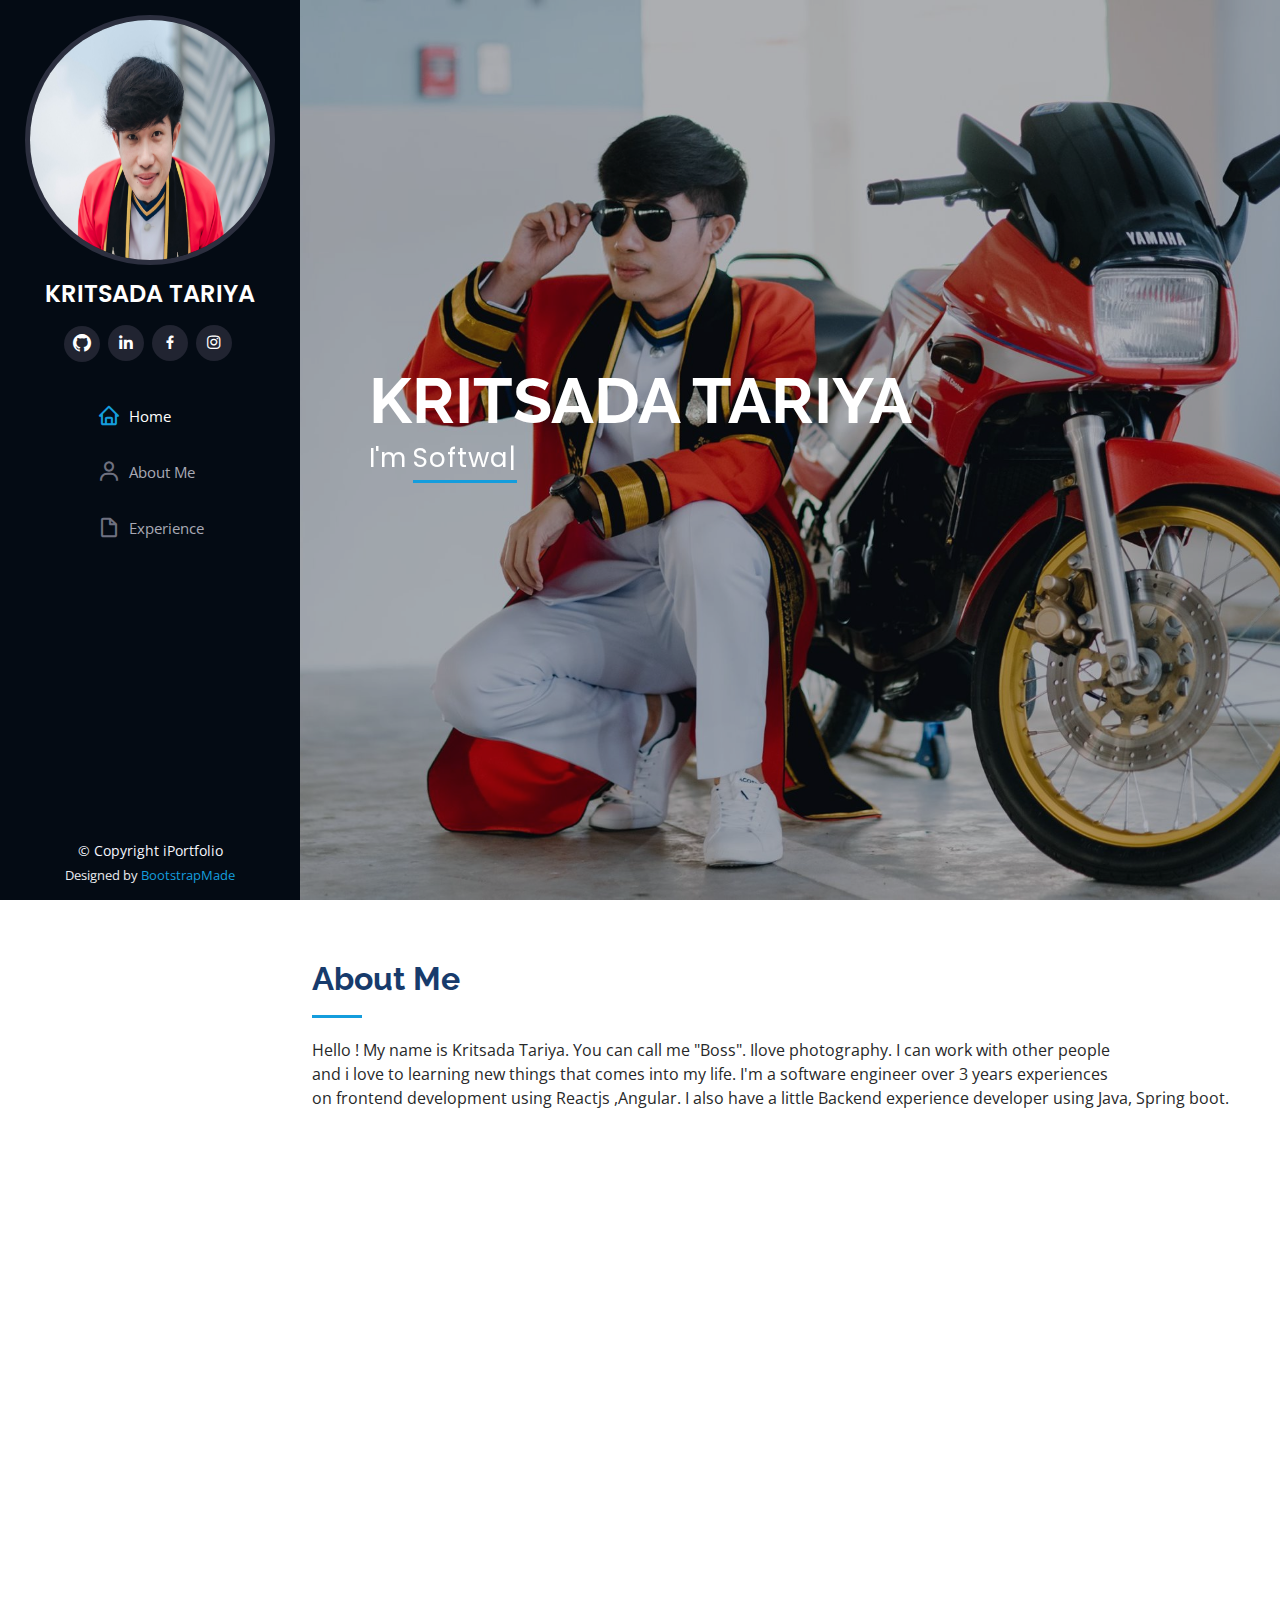
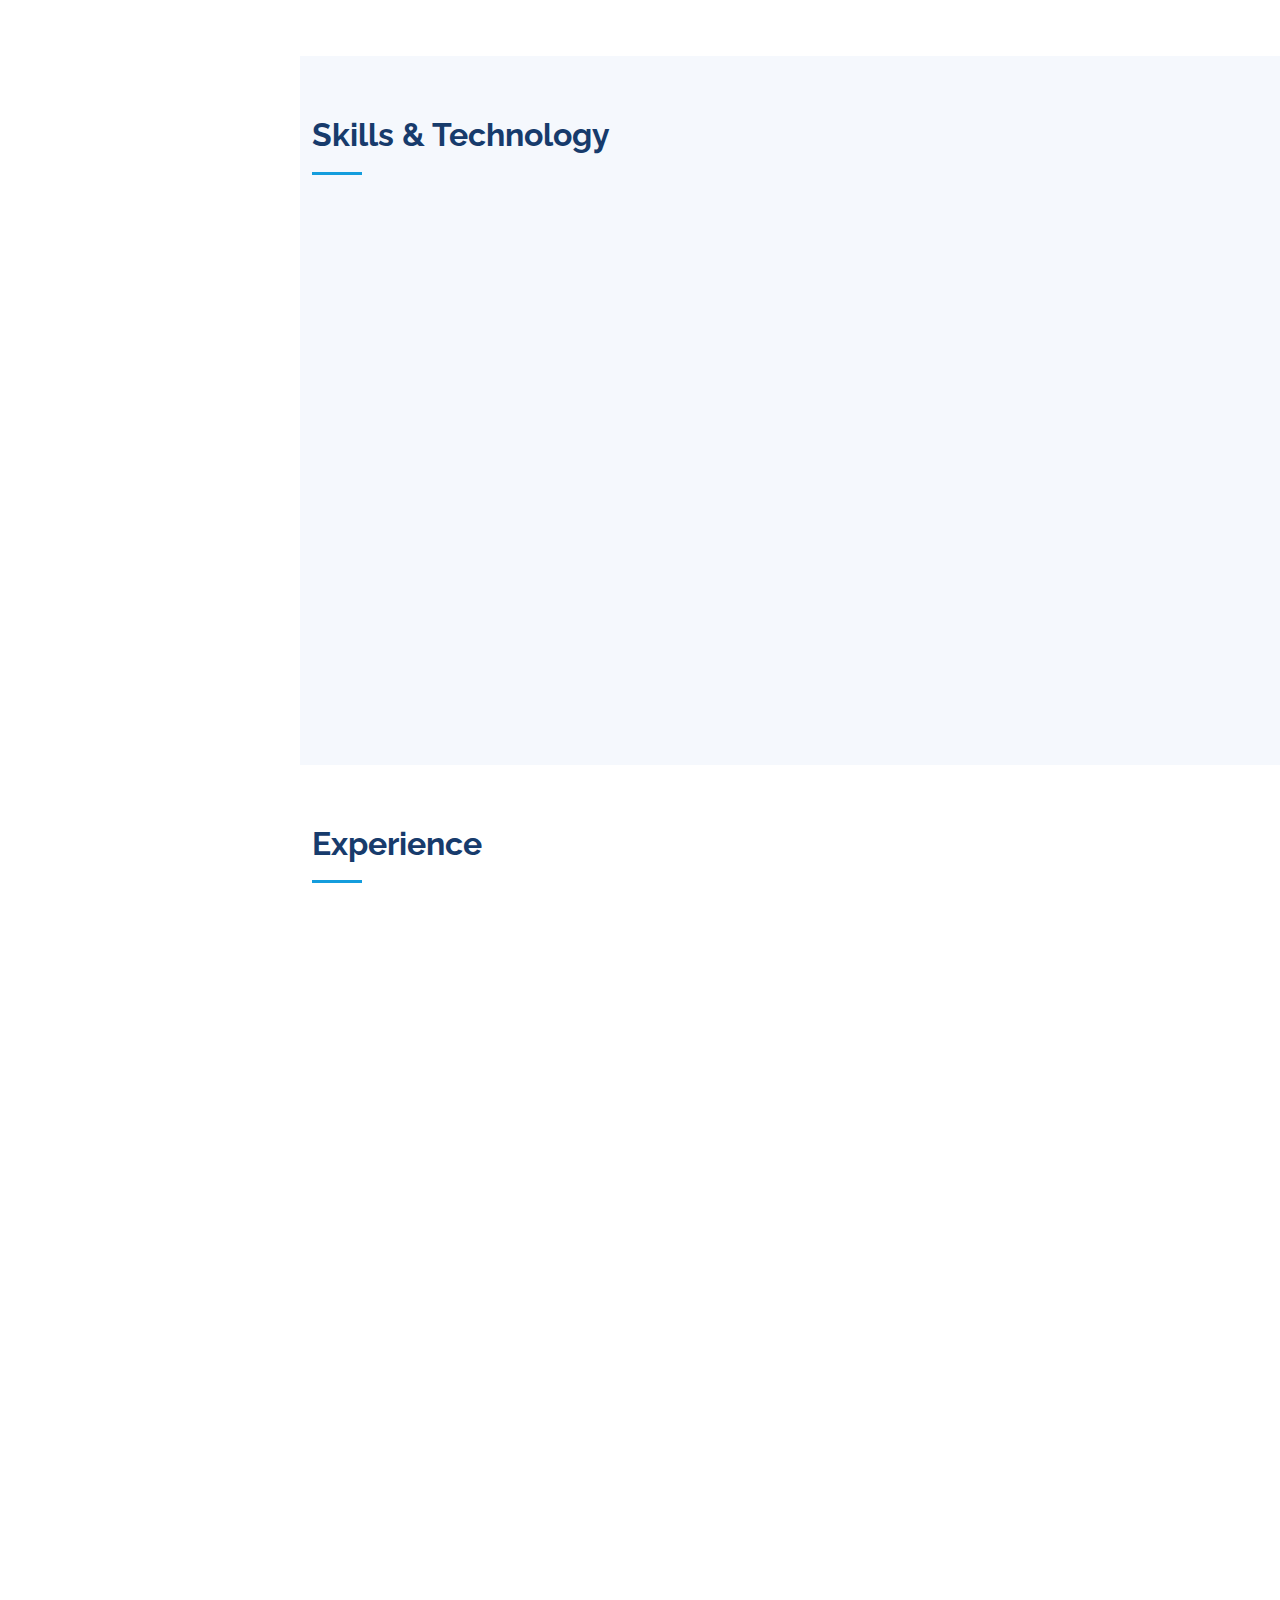
==== index.html @ 639f762e ":memo: update experience at g-able" ====
<!DOCTYPE html>
<html lang="en">
  <head>
    <meta charset="utf-8" />
    <meta content="width=device-width, initial-scale=1.0" name="viewport" />

    <title>Portfolio</title>
    <meta content="" name="description" />
    <meta content="" name="keywords" />

    <!-- Google Fonts -->
    <link
      href="https://fonts.googleapis.com/css?family=Open+Sans:300,300i,400,400i,600,600i,700,700i|Raleway:300,300i,400,400i,500,500i,600,600i,700,700i|Poppins:300,300i,400,400i,500,500i,600,600i,700,700i"
      rel="stylesheet"
    />

    <!-- Vendor CSS Files -->
    <link href="assets/vendor/aos/aos.css" rel="stylesheet" />
    <link
      href="assets/vendor/bootstrap/css/bootstrap.min.css"
      rel="stylesheet"
    />
    <link
      href="assets/vendor/bootstrap-icons/bootstrap-icons.css"
      rel="stylesheet"
    />
    <link href="assets/vendor/boxicons/css/boxicons.min.css" rel="stylesheet" />
    <link
      href="assets/vendor/glightbox/css/glightbox.min.css"
      rel="stylesheet"
    />
    <link href="assets/vendor/swiper/swiper-bundle.min.css" rel="stylesheet" />

    <!-- Template Main CSS File -->
    <link href="assets/css/style.css" rel="stylesheet" />

    <!-- =======================================================
  * Template Name: iPortfolio - v3.7.0
  * Template URL: https://bootstrapmade.com/iportfolio-bootstrap-portfolio-websites-template/
  * Author: BootstrapMade.com
  * License: https://bootstrapmade.com/license/
  ======================================================== -->
  </head>

  <body>
    <!-- ======= Mobile nav toggle button ======= -->
    <i class="bi bi-list mobile-nav-toggle d-xl-none"></i>

    <!-- ======= Header ======= -->
    <header id="header">
      <div class="d-flex flex-column">
        <div class="profile">
          <img
            src="assets/img/profile-image.jpg"
            alt="profile-img"
            class="img-fluid rounded-circle"
          />
          <h1 class="text-light"><a href="index.html">KRITSADA TARIYA</a></h1>
          <div class="social-links mt-3 text-center">
            <a
              href="https://github.com/l3ossdevz"
              target="_bank"
              class="google-plus"
              ><i class="bi bi-github"></i
            ></a>
            <a
              href="https://www.linkedin.com/in/kritsada-tariya/"
              target="_bank"
              class="linkedin"
              ><i class="bx bxl-linkedin"></i
            ></a>
            <a
              href="https://www.facebook.com/kritsadaboss.69/"
              target="_bank"
              class="facebook"
              ><i class="bx bxl-facebook"></i
            ></a>
            <a
              href="https://www.instagram.com/l3ossmiiz/?hl=en"
              target="_bank"
              class="instagram"
              ><i class="bx bxl-instagram"></i
            ></a>
          </div>
        </div>

        <nav id="navbar" class="nav-menu navbar justify-content-center">
          <ul>
            <li>
              <a href="#hero" class="nav-link scrollto active"
                ><i class="bx bx-home"></i> <span>Home</span></a
              >
            </li>
            <li>
              <a href="#about" class="nav-link scrollto"
                ><i class="bx bx-user"></i> <span>About Me</span></a
              >
            </li>
            <li>
              <a href="#resume" class="nav-link scrollto"
                ><i class="bx bx-file-blank"></i> <span>Experience</span></a
              >
            </li>
            <!-- <li>
              <a href="#portfolio" class="nav-link scrollto"
                ><i class="bx bx-book-content"></i> <span>Portfolio</span></a
              >
            </li> -->
          </ul>
        </nav>
        <!-- .nav-menu -->
      </div>
    </header>
    <!-- End Header -->

    <!-- ======= Hero Section ======= -->
    <section
      id="hero"
      class="d-flex flex-column justify-content-center align-items-center"
    >
      <div class="hero-container" data-aos="fade-in">
        <h1>KRITSADA TARIYA</h1>
        <p>
          I'm
          <span
            class="typed"
            data-typed-items="Software Engineer, Developer, Photographer"
          ></span>
        </p>
      </div>
    </section>
    <!-- End Hero -->

    <main id="main">
      <!-- ======= About Section ======= -->
      <section id="about" class="about">
        <div class="container">
          <div class="section-title">
            <h2>About Me</h2>
            <p>
              Hello ! My name is Kritsada Tariya. You can call me "Boss". Ilove
              photography. I can work with other people <br />
              and i love to learning new things that comes into my life. I'm a
              software engineer over 3 years experiences <br />
              on frontend development using Reactjs ,Angular. I also have a
              little Backend experience developer using Java, Spring boot.
            </p>
          </div>

          <div class="row">
            <div class="col-lg-4" data-aos="fade-right">
              <img src="assets/img/profile-img.jpg" class="img-fluid" alt="" />
            </div>
            <div class="col-lg-8 pt-4 pt-lg-0 content" data-aos="fade-left">
              <div class="row">
                <div class="col-lg-6">
                  <br /><br /><br /><br /><br /><br />
                  <ul>
                    <li>
                      <i class="bi bi-chevron-right"></i>
                      <strong>Birthday:</strong> <span>7 December 1995</span>
                    </li>
                    <li>
                      <i class="bi bi-chevron-right"></i>
                      <strong>Personality:</strong>
                      <span>Fast learner, Responsible, Friendly</span>
                    </li>
                    <li>
                      <i class="bi bi-chevron-right"></i>
                      <strong>Phone:</strong> <span>+66 80-949-8526</span>
                    </li>
                    <li>
                      <i class="bi bi-chevron-right"></i>
                      <strong>City:</strong> <span>Bangkok, Thailand</span>
                    </li>
                    <li>
                      <i class="bi bi-chevron-right"></i>
                      <strong>Height / weight :</strong>
                      <span> 170cm / 55kgs.</span>
                    </li>
                    <li>
                      <i class="bi bi-chevron-right"></i>
                      <strong>Language:</strong>
                      <span> Thai(Native), English(Intermediate)</span>
                    </li>
                  </ul>
                </div>
                <div class="col-lg-6">
                  <br /><br /><br /><br /><br /><br />
                  <ul>
                    <li>
                      <i class="bi bi-chevron-right"></i> <strong>Age:</strong>
                      <span>27 year old</span>
                    </li>
                    <li>
                      <i class="bi bi-chevron-right"></i>
                      <strong>Degree:</strong>
                      <span>Bachelor of Science - BS</span>
                    </li>
                    <li>
                      <i class="bi bi-chevron-right"></i>
                      <strong>Email:</strong>
                      <span>mr.kritsada.t@gmail.com</span>
                    </li>
                    <li>
                      <i class="bi bi-chevron-right"></i>
                      <strong>Religion:</strong> <span>Buddhist</span>
                    </li>
                    <li>
                      <i class="bi bi-chevron-right"></i>
                      <strong>Nationality:</strong> <span>Thai</span>
                    </li>
                    <li>
                      <i class="bi bi-chevron-right"></i>
                      <strong>Health:</strong> <span>Excellence</span>
                    </li>
                  </ul>
                </div>
              </div>
            </div>
          </div>
        </div>
      </section>
      <!-- End About Section -->

      <!-- ======= Skills Section ======= -->
      <section id="skills" class="skills section-bg">
        <div class="container">
          <div class="section-title">
            <h2>Skills & Technology</h2>
          </div>

          <div class="row skills-content">
            <!-- left -->
            <div class="col-lg-6" data-aos="fade-up">
              <div class="progress">
                <span class="skill">React.js <i class="val">0%</i></span>
                <div class="progress-bar-wrap">
                  <div
                    class="progress-bar"
                    role="progressbar"
                    aria-valuenow="100"
                    aria-valuemin="0"
                    aria-valuemax="100"
                  ></div>
                </div>
              </div>

              <div class="progress">
                <span class="skill">Typescript <i class="val">0%</i></span>
                <div class="progress-bar-wrap">
                  <div
                    class="progress-bar"
                    role="progressbar"
                    aria-valuenow="100"
                    aria-valuemin="0"
                    aria-valuemax="100"
                  ></div>
                </div>
              </div>

              <div class="progress">
                <span class="skill">Html5 <i class="val">0%</i></span>
                <div class="progress-bar-wrap">
                  <div
                    class="progress-bar"
                    role="progressbar"
                    aria-valuenow="100"
                    aria-valuemin="0"
                    aria-valuemax="100"
                  ></div>
                </div>
              </div>

              <div class="progress">
                <span class="skill">Java <i class="val">0%</i></span>
                <div class="progress-bar-wrap">
                  <div
                    class="progress-bar"
                    role="progressbar"
                    aria-valuenow="100"
                    aria-valuemin="0"
                    aria-valuemax="100"
                  ></div>
                </div>
              </div>

              <div class="progress">
                <span class="skill">MySQL <i class="val">0%</i></span>
                <div class="progress-bar-wrap">
                  <div
                    class="progress-bar"
                    role="progressbar"
                    aria-valuenow="100"
                    aria-valuemin="0"
                    aria-valuemax="100"
                  ></div>
                </div>
              </div>

              <div class="progress">
                <span class="skill">Jira <i class="val">0%</i></span>
                <div class="progress-bar-wrap">
                  <div
                    class="progress-bar"
                    role="progressbar"
                    aria-valuenow="100"
                    aria-valuemin="0"
                    aria-valuemax="100"
                  ></div>
                </div>
              </div>

              <div class="progress">
                <span class="skill">Git<i class="val">0%</i></span>
                <div class="progress-bar-wrap">
                  <div
                    class="progress-bar"
                    role="progressbar"
                    aria-valuenow="100"
                    aria-valuemin="0"
                    aria-valuemax="100"
                  ></div>
                </div>
              </div>

              <div class="progress">
                <span class="skill">Source-tree <i class="val">0%</i></span>
                <div class="progress-bar-wrap">
                  <div
                    class="progress-bar"
                    role="progressbar"
                    aria-valuenow="100"
                    aria-valuemin="0"
                    aria-valuemax="100"
                  ></div>
                </div>
              </div>
            </div>

            <!-- right -->
            <div class="col-lg-6" data-aos="fade-up" data-aos-delay="100">
              <div class="progress">
                <span class="skill">Angular <i class="val">0%</i></span>
                <div class="progress-bar-wrap">
                  <div
                    class="progress-bar"
                    role="progressbar"
                    aria-valuenow="100"
                    aria-valuemin="0"
                    aria-valuemax="100"
                  ></div>
                </div>
              </div>

              <div class="progress">
                <span class="skill">Javascript <i class="val">0%</i></span>
                <div class="progress-bar-wrap">
                  <div
                    class="progress-bar"
                    role="progressbar"
                    aria-valuenow="100"
                    aria-valuemin="0"
                    aria-valuemax="100"
                  ></div>
                </div>
              </div>

              <div class="progress">
                <span class="skill">Css / Sass <i class="val">0%</i></span>
                <div class="progress-bar-wrap">
                  <div
                    class="progress-bar"
                    role="progressbar"
                    aria-valuenow="100"
                    aria-valuemin="0"
                    aria-valuemax="100"
                  ></div>
                </div>
              </div>

              <div class="progress">
                <span class="skill">Spring Boot <i class="val">0%</i></span>
                <div class="progress-bar-wrap">
                  <div
                    class="progress-bar"
                    role="progressbar"
                    aria-valuenow="100"
                    aria-valuemin="0"
                    aria-valuemax="100"
                  ></div>
                </div>
              </div>

              <div class="progress">
                <span class="skill">IBM Db2 <i class="val">0%</i></span>
                <div class="progress-bar-wrap">
                  <div
                    class="progress-bar"
                    role="progressbar"
                    aria-valuenow="100"
                    aria-valuemin="0"
                    aria-valuemax="100"
                  ></div>
                </div>
              </div>

              <div class="progress">
                <span class="skill"
                  >Figma (Software) <i class="val">0%</i></span
                >
                <div class="progress-bar-wrap">
                  <div
                    class="progress-bar"
                    role="progressbar"
                    aria-valuenow="100"
                    aria-valuemin="0"
                    aria-valuemax="100"
                  ></div>
                </div>
              </div>

              <div class="progress">
                <span class="skill">Git-Kraken <i class="val">0%</i></span>
                <div class="progress-bar-wrap">
                  <div
                    class="progress-bar"
                    role="progressbar"
                    aria-valuenow="100"
                    aria-valuemin="0"
                    aria-valuemax="100"
                  ></div>
                </div>
              </div>
            </div>
          </div>
        </div>
      </section>
      <!-- End Skills Section -->

      <!-- ======= Resume Section ======= -->
      <section id="resume" class="resume">
        <div class="container">
          <div class="section-title">
            <h2>Experience</h2>
          </div>

          <div class="row">
            <div class="col-lg-6" data-aos="fade-up">
              <h3 class="resume-title">Education</h3>
              <div class="resume-item">
                <h4>Mae Fah Luang Uuniversuty</h4>
                <h5>Bachelor of Science - BS , Software Engineering</h5>
                <br />
                <h5>2014 - 2018</h5>
              </div>

              <h3 class="resume-title">Professional Experience</h3>
              <div class="resume-item">
                <h4>Digio (Thailand) Co., Ltd. [Internship]</h4>
                <h5>aug 2018 - nov 2018</h5>
                <br />
                <h5>Fontend Developer</h5>
                <ul>
                  <li>Research and Learn Reactjs</li>
                  <li>Develop Digio Unified Payment By Using Reactjs</li>
                </ul>
              </div>

              <div class="resume-item">
                <h4>Orcsoft Co., Ltd.</h4>
                <h5>jan 2019 - aug 2021</h5>
                <br />
                <h5>Software Engineer</h5>
                <p>
                  <em>
                    Work closely with the customer to transform the business
                    model and UI template into an actual working web application
                    under supervision from Advanced Info Service Public Company
                    Limited (AIS)</em
                  >
                </p>
                <ul>
                  <li>AIS ECOD (EDS E1 Order Centralize Database)</li>
                </ul>
                <p>
                  <em>
                    Develops several web-based applications for many Thai
                    government departments under supervision from Krung Thai
                    Bank Public Company Limited (KTBCS team).</em
                  >
                </p>
                <ul>
                  <li>Chim Chop Chai (ชิมช้อปใช้)</li>
                  <li>Ban Dee Me Dawn (บ้านดีมีดาวน์)</li>
                  <li>
                    Rao Mai Ting Kan (เราไม่ทิ้งกัน (for Ministry of Finance))
                  </li>
                  <li>
                    ThaiChana Business Registration Site (for Department of
                    Health)
                  </li>
                  <li>เราเที่ยวด้วยกัน (ลงทะเบียน(อสม))</li>
                  <li>Internet free registration site (ลงทะเบียน(สดช))</li>
                  <li>Prompt-pay</li>
                  <li>CMSS Portal</li>
                  <li>PP Adjust Flow</li>
                  <li>TG Fight Perdiem (Convert batch java to Spring boot)</li>
                </ul>
              </div>
            </div>

            <div class="col-lg-6" data-aos="fade-up" data-aos-delay="100">
              <div class="resume-item">
                <h4>G-ABLE Group</h4>
                <h5>aug 2021 - Present</h5>
                <br />
                <h5>Senior Software Engineer</h5>
                <ul>
                  <li>Develop G-Consent project By Using Reactjs</li>
                  <li>
                    Develop Project Template of Reactjs and config such as
                    editorconfig, prettierrc and implement basic form such as
                    input, text-area, button, dropdown, modal, table for use in
                    company
                  </li>
                  <li>Develop Pruksa Money project (Web-Back-Office) By Using Reactjs</li>
                </ul>
              </div>
            </div>
          </div>
        </div>
      </section>
      <!-- End Resume Section -->

      <!-- ======= Portfolio Section ======= -->
      <!-- <section id="portfolio" class="portfolio section-bg">
        <div class="container">
          <div class="section-title">
            <h2>Portfolio</h2>
            <p>
              Magnam dolores commodi suscipit. Necessitatibus eius consequatur
              ex aliquid fuga eum quidem. Sit sint consectetur velit. Quisquam
              quos quisquam cupiditate. Et nemo qui impedit suscipit alias ea.
              Quia fugiat sit in iste officiis commodi quidem hic quas.
            </p>
          </div>

          <div class="row" data-aos="fade-up">
            <div class="col-lg-12 d-flex justify-content-center">
              <ul id="portfolio-flters">
                <li data-filter="*" class="filter-active">All</li>
                <li data-filter=".filter-app">App</li>
                <li data-filter=".filter-card">Card</li>
                <li data-filter=".filter-web">Web</li>
              </ul>
            </div>
          </div>

          <div
            class="row portfolio-container"
            data-aos="fade-up"
            data-aos-delay="100"
          >
            <div class="col-lg-4 col-md-6 portfolio-item filter-app">
              <div class="portfolio-wrap">
                <img
                  src="assets/img/portfolio/portfolio-1.jpg"
                  class="img-fluid"
                  alt=""
                />
                <div class="portfolio-links">
                  <a
                    href="assets/img/portfolio/portfolio-1.jpg"
                    data-gallery="portfolioGallery"
                    class="portfolio-lightbox"
                    title="App 1"
                    ><i class="bx bx-plus"></i
                  ></a>
                  <a href="portfolio-details.html" title="More Details"
                    ><i class="bx bx-link"></i
                  ></a>
                </div>
              </div>
            </div>

            <div class="col-lg-4 col-md-6 portfolio-item filter-web">
              <div class="portfolio-wrap">
                <img
                  src="assets/img/portfolio/portfolio-2.jpg"
                  class="img-fluid"
                  alt=""
                />
                <div class="portfolio-links">
                  <a
                    href="assets/img/portfolio/portfolio-2.jpg"
                    data-gallery="portfolioGallery"
                    class="portfolio-lightbox"
                    title="Web 3"
                    ><i class="bx bx-plus"></i
                  ></a>
                  <a href="portfolio-details.html" title="More Details"
                    ><i class="bx bx-link"></i
                  ></a>
                </div>
              </div>
            </div>

            <div class="col-lg-4 col-md-6 portfolio-item filter-app">
              <div class="portfolio-wrap">
                <img
                  src="assets/img/portfolio/portfolio-3.jpg"
                  class="img-fluid"
                  alt=""
                />
                <div class="portfolio-links">
                  <a
                    href="assets/img/portfolio/portfolio-3.jpg"
                    data-gallery="portfolioGallery"
                    class="portfolio-lightbox"
                    title="App 2"
                    ><i class="bx bx-plus"></i
                  ></a>
                  <a href="portfolio-details.html" title="More Details"
                    ><i class="bx bx-link"></i
                  ></a>
                </div>
              </div>
            </div>

            <div class="col-lg-4 col-md-6 portfolio-item filter-card">
              <div class="portfolio-wrap">
                <img
                  src="assets/img/portfolio/portfolio-4.jpg"
                  class="img-fluid"
                  alt=""
                />
                <div class="portfolio-links">
                  <a
                    href="assets/img/portfolio/portfolio-4.jpg"
                    data-gallery="portfolioGallery"
                    class="portfolio-lightbox"
                    title="Card 2"
                    ><i class="bx bx-plus"></i
                  ></a>
                  <a href="portfolio-details.html" title="More Details"
                    ><i class="bx bx-link"></i
                  ></a>
                </div>
              </div>
            </div>

            <div class="col-lg-4 col-md-6 portfolio-item filter-web">
              <div class="portfolio-wrap">
                <img
                  src="assets/img/portfolio/portfolio-5.jpg"
                  class="img-fluid"
                  alt=""
                />
                <div class="portfolio-links">
                  <a
                    href="assets/img/portfolio/portfolio-5.jpg"
                    data-gallery="portfolioGallery"
                    class="portfolio-lightbox"
                    title="Web 2"
                    ><i class="bx bx-plus"></i
                  ></a>
                  <a href="portfolio-details.html" title="More Details"
                    ><i class="bx bx-link"></i
                  ></a>
                </div>
              </div>
            </div>

            <div class="col-lg-4 col-md-6 portfolio-item filter-app">
              <div class="portfolio-wrap">
                <img
                  src="assets/img/portfolio/portfolio-6.jpg"
                  class="img-fluid"
                  alt=""
                />
                <div class="portfolio-links">
                  <a
                    href="assets/img/portfolio/portfolio-6.jpg"
                    data-gallery="portfolioGallery"
                    class="portfolio-lightbox"
                    title="App 3"
                    ><i class="bx bx-plus"></i
                  ></a>
                  <a href="portfolio-details.html" title="More Details"
                    ><i class="bx bx-link"></i
                  ></a>
                </div>
              </div>
            </div>

            <div class="col-lg-4 col-md-6 portfolio-item filter-card">
              <div class="portfolio-wrap">
                <img
                  src="assets/img/portfolio/portfolio-7.jpg"
                  class="img-fluid"
                  alt=""
                />
                <div class="portfolio-links">
                  <a
                    href="assets/img/portfolio/portfolio-7.jpg"
                    data-gallery="portfolioGallery"
                    class="portfolio-lightbox"
                    title="Card 1"
                    ><i class="bx bx-plus"></i
                  ></a>
                  <a href="portfolio-details.html" title="More Details"
                    ><i class="bx bx-link"></i
                  ></a>
                </div>
              </div>
            </div>

            <div class="col-lg-4 col-md-6 portfolio-item filter-card">
              <div class="portfolio-wrap">
                <img
                  src="assets/img/portfolio/portfolio-8.jpg"
                  class="img-fluid"
                  alt=""
                />
                <div class="portfolio-links">
                  <a
                    href="assets/img/portfolio/portfolio-8.jpg"
                    data-gallery="portfolioGallery"
                    class="portfolio-lightbox"
                    title="Card 3"
                    ><i class="bx bx-plus"></i
                  ></a>
                  <a href="portfolio-details.html" title="More Details"
                    ><i class="bx bx-link"></i
                  ></a>
                </div>
              </div>
            </div>

            <div class="col-lg-4 col-md-6 portfolio-item filter-web">
              <div class="portfolio-wrap">
                <img
                  src="assets/img/portfolio/portfolio-9.jpg"
                  class="img-fluid"
                  alt=""
                />
                <div class="portfolio-links">
                  <a
                    href="assets/img/portfolio/portfolio-9.jpg"
                    data-gallery="portfolioGallery"
                    class="portfolio-lightbox"
                    title="Web 3"
                    ><i class="bx bx-plus"></i
                  ></a>
                  <a href="portfolio-details.html" title="More Details"
                    ><i class="bx bx-link"></i
                  ></a>
                </div>
              </div>
            </div>
          </div>
        </div>
      </section> -->
      <!-- End Portfolio Section -->

      <!-- ======= Testimonials Section ======= -->
      <!-- <section id="testimonials" class="testimonials section-bg">
        <div class="container">
          <div class="section-title">
            <h2>Testimonials</h2>
            <p>
              Magnam dolores commodi suscipit. Necessitatibus eius consequatur
              ex aliquid fuga eum quidem. Sit sint consectetur velit. Quisquam
              quos quisquam cupiditate. Et nemo qui impedit suscipit alias ea.
              Quia fugiat sit in iste officiis commodi quidem hic quas.
            </p>
          </div>

          <div
            class="testimonials-slider swiper"
            data-aos="fade-up"
            data-aos-delay="100"
          >
            <div class="swiper-wrapper">
              <div class="swiper-slide">
                <div class="testimonial-item" data-aos="fade-up">
                  <p>
                    <i class="bx bxs-quote-alt-left quote-icon-left"></i>
                    Proin iaculis purus consequat sem cure digni ssim donec
                    porttitora entum suscipit rhoncus. Accusantium quam,
                    ultricies eget id, aliquam eget nibh et. Maecen aliquam,
                    risus at semper.
                    <i class="bx bxs-quote-alt-right quote-icon-right"></i>
                  </p>
                  <img
                    src="assets/img/testimonials/testimonials-1.jpg"
                    class="testimonial-img"
                    alt=""
                  />
                  <h3>Saul Goodman</h3>
                  <h4>Ceo &amp; Founder</h4>
                </div>
              </div> -->
      <!-- End testimonial item -->

      <!-- <div class="swiper-slide">
                <div
                  class="testimonial-item"
                  data-aos="fade-up"
                  data-aos-delay="100"
                >
                  <p>
                    <i class="bx bxs-quote-alt-left quote-icon-left"></i>
                    Export tempor illum tamen malis malis eram quae irure esse
                    labore quem cillum quid cillum eram malis quorum velit fore
                    eram velit sunt aliqua noster fugiat irure amet legam anim
                    culpa.
                    <i class="bx bxs-quote-alt-right quote-icon-right"></i>
                  </p>
                  <img
                    src="assets/img/testimonials/testimonials-2.jpg"
                    class="testimonial-img"
                    alt=""
                  />
                  <h3>Sara Wilsson</h3>
                  <h4>Designer</h4>
                </div>
              </div> -->
      <!-- End testimonial item -->

      <!-- <div class="swiper-slide">
                <div
                  class="testimonial-item"
                  data-aos="fade-up"
                  data-aos-delay="200"
                >
                  <p>
                    <i class="bx bxs-quote-alt-left quote-icon-left"></i>
                    Enim nisi quem export duis labore cillum quae magna enim
                    sint quorum nulla quem veniam duis minim tempor labore quem
                    eram duis noster aute amet eram fore quis sint minim.
                    <i class="bx bxs-quote-alt-right quote-icon-right"></i>
                  </p>
                  <img
                    src="assets/img/testimonials/testimonials-3.jpg"
                    class="testimonial-img"
                    alt=""
                  />
                  <h3>Jena Karlis</h3>
                  <h4>Store Owner</h4>
                </div>
              </div> -->
      <!-- End testimonial item -->

      <!-- <div class="swiper-slide">
                <div
                  class="testimonial-item"
                  data-aos="fade-up"
                  data-aos-delay="300"
                >
                  <p>
                    <i class="bx bxs-quote-alt-left quote-icon-left"></i>
                    Fugiat enim eram quae cillum dolore dolor amet nulla culpa
                    multos export minim fugiat minim velit minim dolor enim duis
                    veniam ipsum anim magna sunt elit fore quem dolore labore
                    illum veniam.
                    <i class="bx bxs-quote-alt-right quote-icon-right"></i>
                  </p>
                  <img
                    src="assets/img/testimonials/testimonials-4.jpg"
                    class="testimonial-img"
                    alt=""
                  />
                  <h3>Matt Brandon</h3>
                  <h4>Freelancer</h4>
                </div>
              </div> -->
      <!-- End testimonial item -->

      <!-- <div class="swiper-slide">
                <div
                  class="testimonial-item"
                  data-aos="fade-up"
                  data-aos-delay="400"
                >
                  <p>
                    <i class="bx bxs-quote-alt-left quote-icon-left"></i>
                    Quis quorum aliqua sint quem legam fore sunt eram irure
                    aliqua veniam tempor noster veniam enim culpa labore duis
                    sunt culpa nulla illum cillum fugiat legam esse veniam culpa
                    fore nisi cillum quid.
                    <i class="bx bxs-quote-alt-right quote-icon-right"></i>
                  </p>
                  <img
                    src="assets/img/testimonials/testimonials-5.jpg"
                    class="testimonial-img"
                    alt=""
                  />
                  <h3>John Larson</h3>
                  <h4>Entrepreneur</h4>
                </div>
              </div> -->
      <!-- End testimonial item -->
      <!-- </div>
            <div class="swiper-pagination"></div>
          </div>
        </div>
      </section> -->
      <!-- End Testimonials Section -->
    </main>
    <!-- End #main -->

    <!-- ======= Footer ======= -->
    <footer id="footer">
      <div class="container">
        <div class="copyright">&copy; Copyright <span>iPortfolio</span></div>
        <div class="credits">
          <!-- All the links in the footer should remain intact. -->
          <!-- You can delete the links only if you purchased the pro version. -->
          <!-- Licensing information: https://bootstrapmade.com/license/ -->
          <!-- Purchase the pro version with working PHP/AJAX contact form: https://bootstrapmade.com/iportfolio-bootstrap-portfolio-websites-template/ -->
          Designed by <a href="https://bootstrapmade.com/">BootstrapMade</a>
        </div>
      </div>
    </footer>
    <!-- End  Footer -->

    <a
      href="#"
      class="back-to-top d-flex align-items-center justify-content-center"
      ><i class="bi bi-arrow-up-short"></i
    ></a>

    <!-- Vendor JS Files -->
    <script src="assets/vendor/purecounter/purecounter.js"></script>
    <script src="assets/vendor/aos/aos.js"></script>
    <script src="assets/vendor/bootstrap/js/bootstrap.bundle.min.js"></script>
    <script src="assets/vendor/glightbox/js/glightbox.min.js"></script>
    <script src="assets/vendor/isotope-layout/isotope.pkgd.min.js"></script>
    <script src="assets/vendor/swiper/swiper-bundle.min.js"></script>
    <script src="assets/vendor/typed.js/typed.min.js"></script>
    <script src="assets/vendor/waypoints/noframework.waypoints.js"></script>
    <script src="assets/vendor/php-email-form/validate.js"></script>

    <!-- Template Main JS File -->
    <script src="assets/js/main.js"></script>
  </body>
</html>
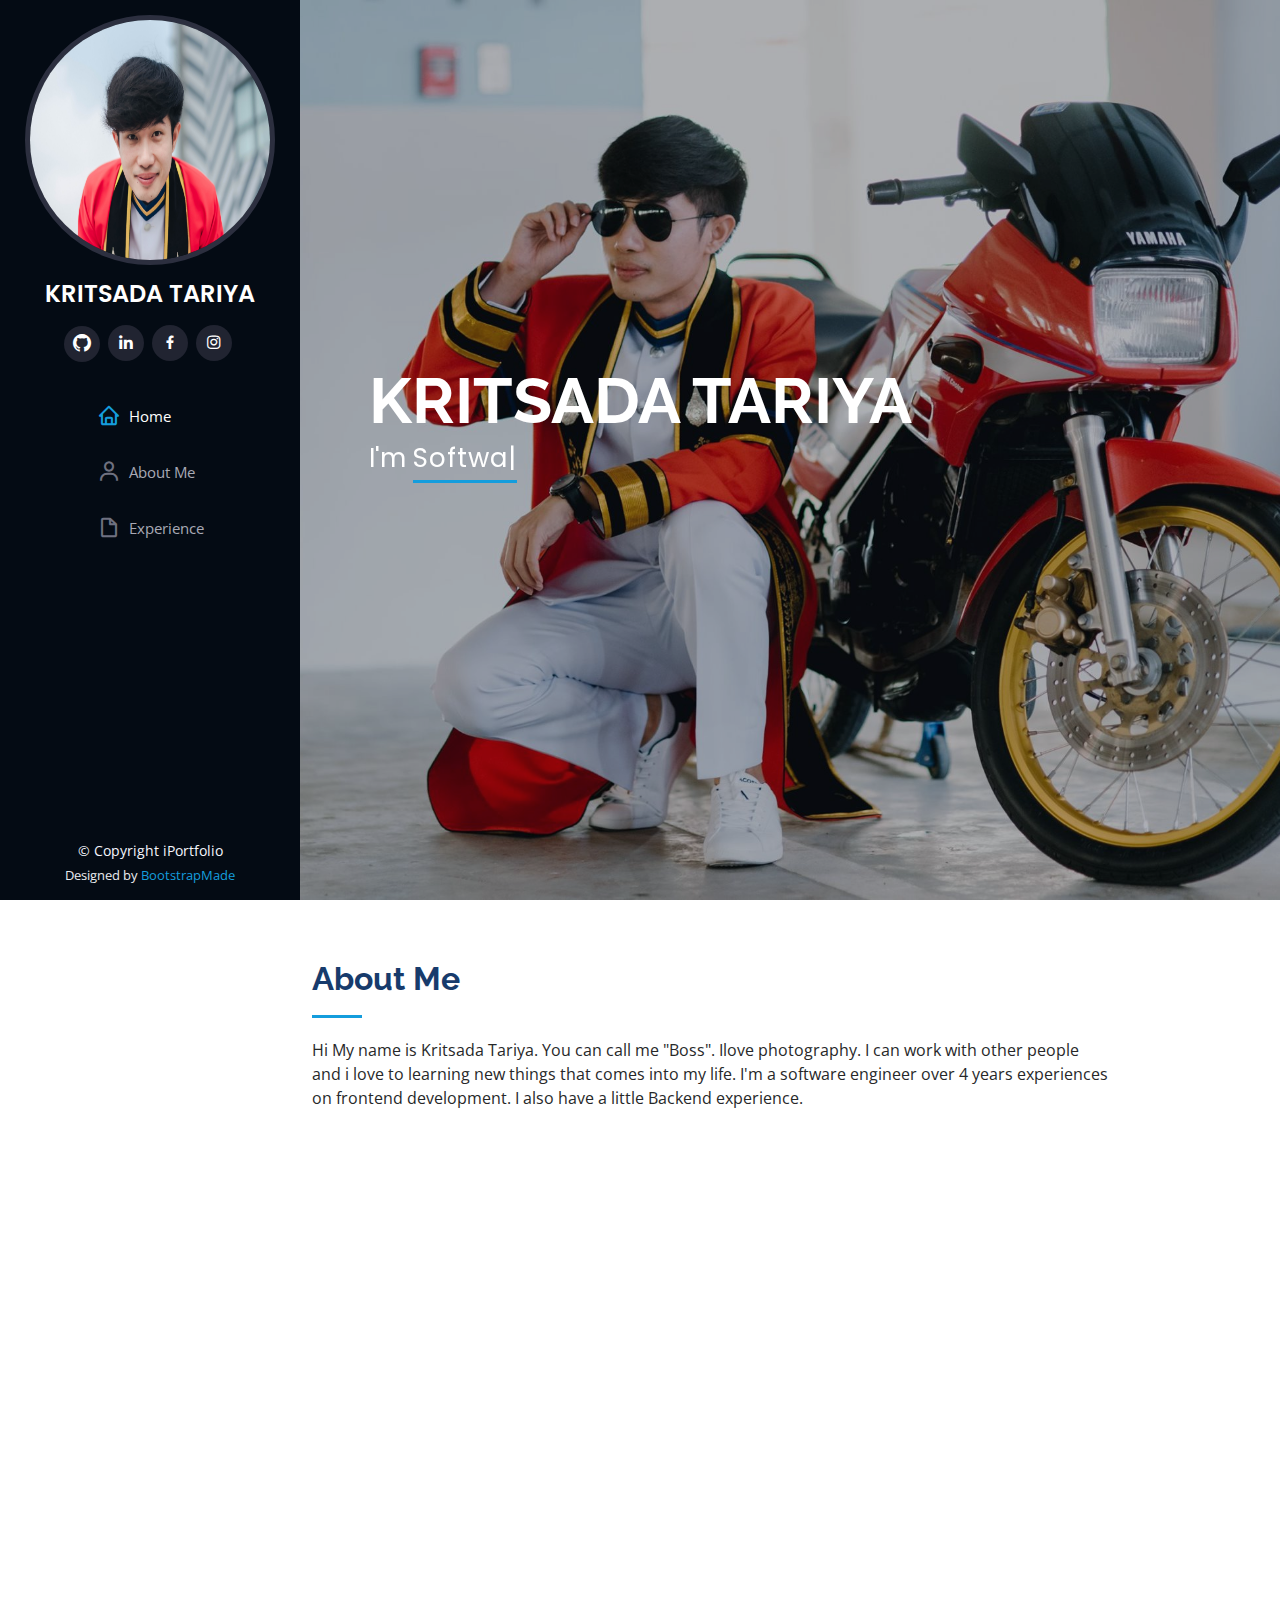
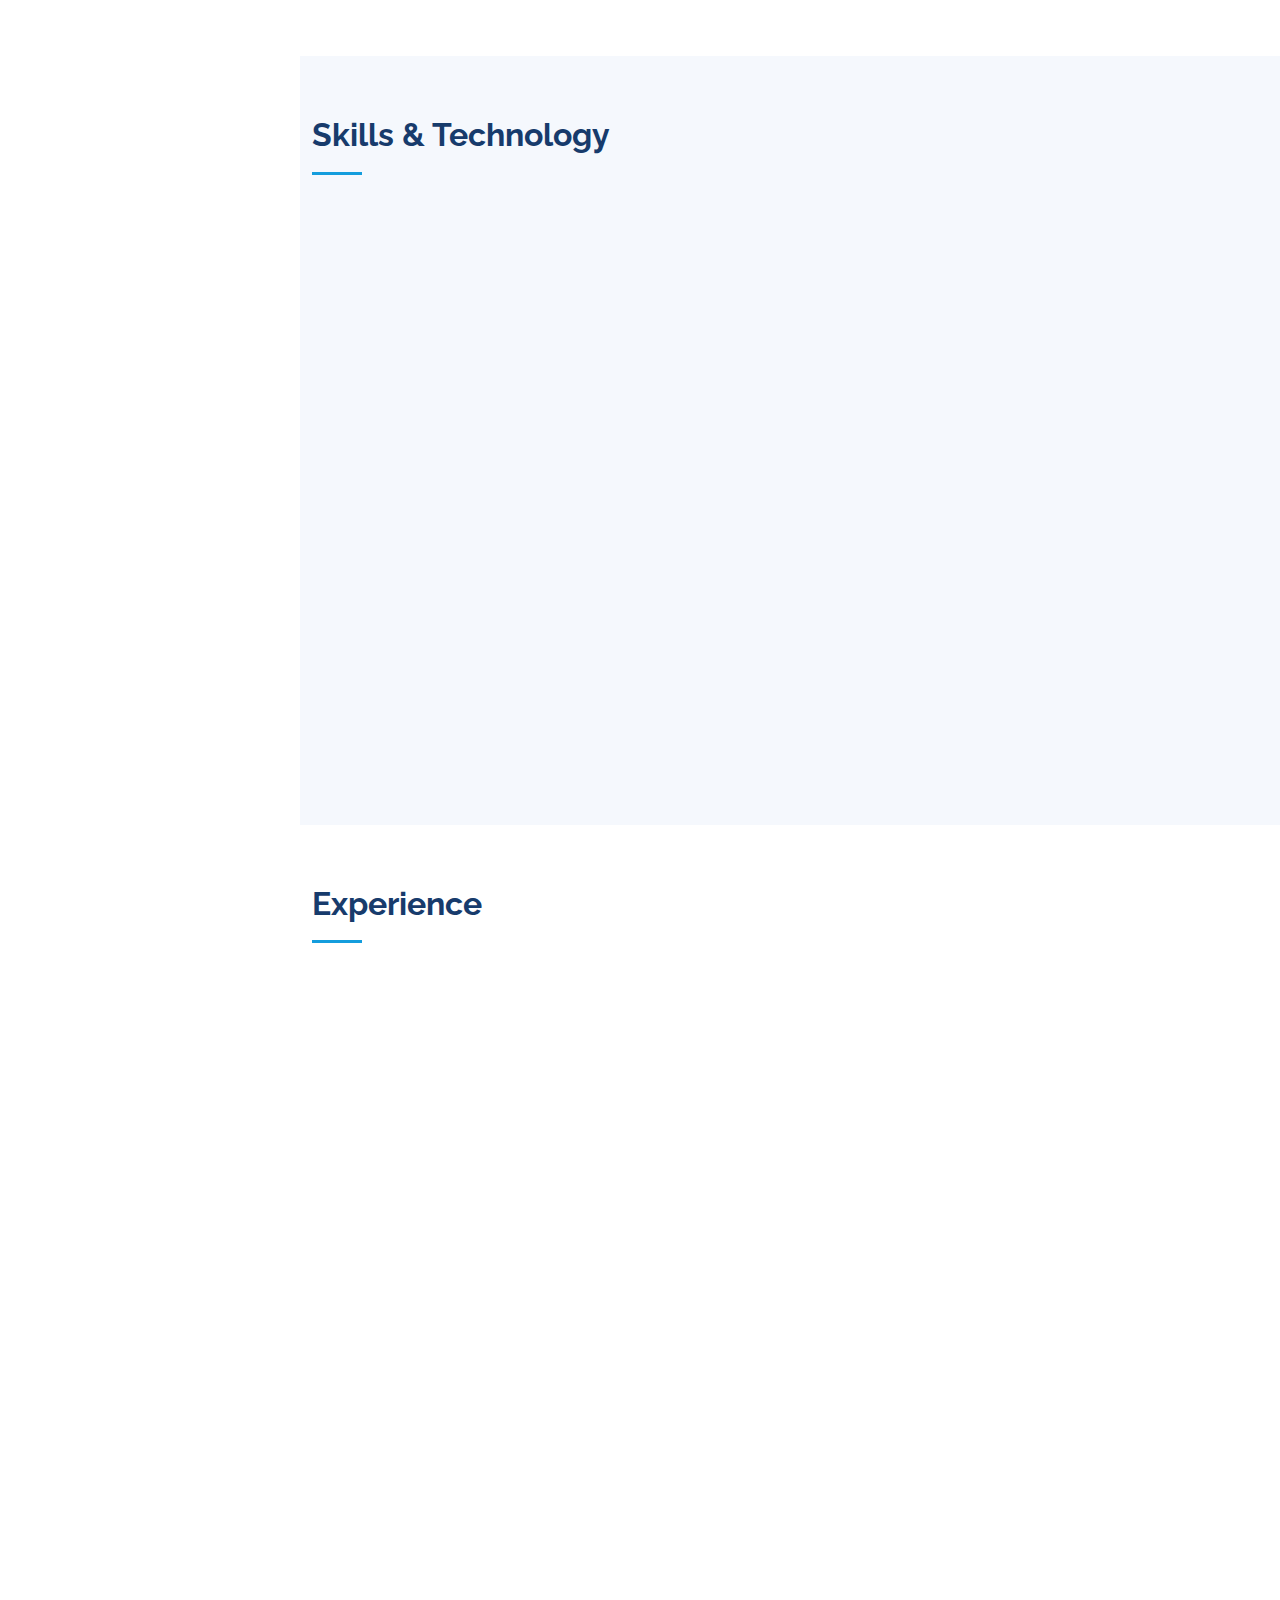
==== commit ee487809: "update experience" ====
--- a/index.html
+++ b/index.html
@@ -138,12 +138,11 @@
           <div class="section-title">
             <h2>About Me</h2>
             <p>
-              Hello ! My name is Kritsada Tariya. You can call me "Boss". Ilove
+              Hi My name is Kritsada Tariya. You can call me "Boss". Ilove
               photography. I can work with other people <br />
               and i love to learning new things that comes into my life. I'm a
-              software engineer over 3 years experiences <br />
-              on frontend development using Reactjs ,Angular. I also have a
-              little Backend experience developer using Java, Spring boot.
+              software engineer over 4 years experiences <br />
+              on frontend development. I also have a little Backend experience.
             </p>
           </div>
 
@@ -234,203 +233,292 @@
             <!-- left -->
             <div class="col-lg-6" data-aos="fade-up">
               <div class="progress">
-                <span class="skill">React.js <i class="val">0%</i></span>
-                <div class="progress-bar-wrap">
-                  <div
-                    class="progress-bar"
-                    role="progressbar"
-                    aria-valuenow="100"
-                    aria-valuemin="0"
-                    aria-valuemax="100"
-                  ></div>
-                </div>
-              </div>
-
-              <div class="progress">
-                <span class="skill">Typescript <i class="val">0%</i></span>
-                <div class="progress-bar-wrap">
-                  <div
-                    class="progress-bar"
-                    role="progressbar"
-                    aria-valuenow="100"
-                    aria-valuemin="0"
-                    aria-valuemax="100"
-                  ></div>
-                </div>
-              </div>
-
-              <div class="progress">
-                <span class="skill">Html5 <i class="val">0%</i></span>
-                <div class="progress-bar-wrap">
-                  <div
-                    class="progress-bar"
-                    role="progressbar"
-                    aria-valuenow="100"
-                    aria-valuemin="0"
-                    aria-valuemax="100"
-                  ></div>
-                </div>
-              </div>
-
-              <div class="progress">
-                <span class="skill">Java <i class="val">0%</i></span>
-                <div class="progress-bar-wrap">
-                  <div
-                    class="progress-bar"
-                    role="progressbar"
-                    aria-valuenow="100"
-                    aria-valuemin="0"
-                    aria-valuemax="100"
-                  ></div>
-                </div>
-              </div>
-
-              <div class="progress">
-                <span class="skill">MySQL <i class="val">0%</i></span>
-                <div class="progress-bar-wrap">
-                  <div
-                    class="progress-bar"
-                    role="progressbar"
-                    aria-valuenow="100"
-                    aria-valuemin="0"
-                    aria-valuemax="100"
-                  ></div>
-                </div>
-              </div>
-
-              <div class="progress">
-                <span class="skill">Jira <i class="val">0%</i></span>
-                <div class="progress-bar-wrap">
-                  <div
-                    class="progress-bar"
-                    role="progressbar"
-                    aria-valuenow="100"
-                    aria-valuemin="0"
-                    aria-valuemax="100"
-                  ></div>
-                </div>
-              </div>
-
-              <div class="progress">
-                <span class="skill">Git<i class="val">0%</i></span>
-                <div class="progress-bar-wrap">
-                  <div
-                    class="progress-bar"
-                    role="progressbar"
-                    aria-valuenow="100"
-                    aria-valuemin="0"
-                    aria-valuemax="100"
-                  ></div>
-                </div>
-              </div>
-
-              <div class="progress">
-                <span class="skill">Source-tree <i class="val">0%</i></span>
-                <div class="progress-bar-wrap">
-                  <div
-                    class="progress-bar"
-                    role="progressbar"
-                    aria-valuenow="100"
-                    aria-valuemin="0"
-                    aria-valuemax="100"
-                  ></div>
-                </div>
+                <span class="skill"
+                  >- React
+                  <!-- <i class="val">0%</i> -->
+                </span>
+                <!-- <div class="progress-bar-wrap">
+                  <div
+                    class="progress-bar"
+                    role="progressbar"
+                    aria-valuenow="100"
+                    aria-valuemin="0"
+                    aria-valuemax="100"
+                  ></div>
+                </div> -->
+              </div>
+
+              <div class="progress">
+                <span class="skill"
+                  >- Next
+                  <!-- <i class="val">0%</i> -->
+                </span>
+                <!-- <div class="progress-bar-wrap">
+                  <div
+                    class="progress-bar"
+                    role="progressbar"
+                    aria-valuenow="100"
+                    aria-valuemin="0"
+                    aria-valuemax="100"
+                  ></div>
+                </div> -->
+              </div>
+
+              <div class="progress">
+                <span class="skill"
+                  >- Typescript
+                  <!-- <i class="val">0%</i> -->
+                </span>
+                <!-- <div class="progress-bar-wrap">
+                  <div
+                    class="progress-bar"
+                    role="progressbar"
+                    aria-valuenow="100"
+                    aria-valuemin="0"
+                    aria-valuemax="100"
+                  ></div>
+                </div> -->
+              </div>
+
+              <div class="progress">
+                <span class="skill"
+                  >- Html5
+                  <!-- <i class="val">0%</i> -->
+                </span>
+                <!-- <div class="progress-bar-wrap">
+                  <div
+                    class="progress-bar"
+                    role="progressbar"
+                    aria-valuenow="100"
+                    aria-valuemin="0"
+                    aria-valuemax="100"
+                  ></div>
+                </div> -->
+              </div>
+
+              <div class="progress">
+                <span class="skill"
+                  >- Java
+                  <!-- <i class="val">0%</i> -->
+                </span>
+                <!-- <div class="progress-bar-wrap">
+                  <div
+                    class="progress-bar"
+                    role="progressbar"
+                    aria-valuenow="100"
+                    aria-valuemin="0"
+                    aria-valuemax="100"
+                  ></div>
+                </div> -->
+              </div>
+
+              <div class="progress">
+                <span class="skill"
+                  >- MySQL
+                  <!-- <i class="val">0%</i> -->
+                </span>
+                <!-- <div class="progress-bar-wrap">
+                  <div
+                    class="progress-bar"
+                    role="progressbar"
+                    aria-valuenow="100"
+                    aria-valuemin="0"
+                    aria-valuemax="100"
+                  ></div>
+                </div> -->
+              </div>
+
+              <div class="progress">
+                <span class="skill"
+                  >- Jira
+                  <!-- <i class="val">0%</i> -->
+                </span>
+                <!-- <div class="progress-bar-wrap">
+                  <div
+                    class="progress-bar"
+                    role="progressbar"
+                    aria-valuenow="100"
+                    aria-valuemin="0"
+                    aria-valuemax="100"
+                  ></div>
+                </div> -->
+              </div>
+
+              <div class="progress">
+                <span class="skill"
+                  >- Git
+                  <!-- <i class="val">0%</i> -->
+                </span>
+                <!-- <div class="progress-bar-wrap">
+                  <div
+                    class="progress-bar"
+                    role="progressbar"
+                    aria-valuenow="100"
+                    aria-valuemin="0"
+                    aria-valuemax="100"
+                  ></div>
+                </div> -->
+              </div>
+
+              <div class="progress">
+                <span class="skill"
+                  >- Source-tree
+                  <!-- <i class="val">0%</i> -->
+                </span>
+                <!-- <div class="progress-bar-wrap">
+                  <div
+                    class="progress-bar"
+                    role="progressbar"
+                    aria-valuenow="100"
+                    aria-valuemin="0"
+                    aria-valuemax="100"
+                  ></div>
+                </div> -->
               </div>
             </div>
 
             <!-- right -->
             <div class="col-lg-6" data-aos="fade-up" data-aos-delay="100">
               <div class="progress">
-                <span class="skill">Angular <i class="val">0%</i></span>
-                <div class="progress-bar-wrap">
-                  <div
-                    class="progress-bar"
-                    role="progressbar"
-                    aria-valuenow="100"
-                    aria-valuemin="0"
-                    aria-valuemax="100"
-                  ></div>
-                </div>
-              </div>
-
-              <div class="progress">
-                <span class="skill">Javascript <i class="val">0%</i></span>
-                <div class="progress-bar-wrap">
-                  <div
-                    class="progress-bar"
-                    role="progressbar"
-                    aria-valuenow="100"
-                    aria-valuemin="0"
-                    aria-valuemax="100"
-                  ></div>
-                </div>
-              </div>
-
-              <div class="progress">
-                <span class="skill">Css / Sass <i class="val">0%</i></span>
-                <div class="progress-bar-wrap">
-                  <div
-                    class="progress-bar"
-                    role="progressbar"
-                    aria-valuenow="100"
-                    aria-valuemin="0"
-                    aria-valuemax="100"
-                  ></div>
-                </div>
-              </div>
-
-              <div class="progress">
-                <span class="skill">Spring Boot <i class="val">0%</i></span>
-                <div class="progress-bar-wrap">
-                  <div
-                    class="progress-bar"
-                    role="progressbar"
-                    aria-valuenow="100"
-                    aria-valuemin="0"
-                    aria-valuemax="100"
-                  ></div>
-                </div>
-              </div>
-
-              <div class="progress">
-                <span class="skill">IBM Db2 <i class="val">0%</i></span>
-                <div class="progress-bar-wrap">
-                  <div
-                    class="progress-bar"
-                    role="progressbar"
-                    aria-valuenow="100"
-                    aria-valuemin="0"
-                    aria-valuemax="100"
-                  ></div>
-                </div>
-              </div>
-
-              <div class="progress">
-                <span class="skill"
-                  >Figma (Software) <i class="val">0%</i></span
-                >
-                <div class="progress-bar-wrap">
-                  <div
-                    class="progress-bar"
-                    role="progressbar"
-                    aria-valuenow="100"
-                    aria-valuemin="0"
-                    aria-valuemax="100"
-                  ></div>
-                </div>
-              </div>
-
-              <div class="progress">
-                <span class="skill">Git-Kraken <i class="val">0%</i></span>
-                <div class="progress-bar-wrap">
-                  <div
-                    class="progress-bar"
-                    role="progressbar"
-                    aria-valuenow="100"
-                    aria-valuemin="0"
-                    aria-valuemax="100"
-                  ></div>
-                </div>
+                <span class="skill"
+                  >- React-Native
+                  <!-- <i class="val">0%</i> -->
+                </span>
+                <!-- <div class="progress-bar-wrap">
+                  <div
+                    class="progress-bar"
+                    role="progressbar"
+                    aria-valuenow="100"
+                    aria-valuemin="0"
+                    aria-valuemax="100"
+                  ></div>
+                </div> -->
+              </div>
+              <div class="progress">
+                <span class="skill"
+                  >- Angular
+                  <!-- <i class="val">0%</i> -->
+                </span>
+                <!-- <div class="progress-bar-wrap">
+                  <div
+                    class="progress-bar"
+                    role="progressbar"
+                    aria-valuenow="100"
+                    aria-valuemin="0"
+                    aria-valuemax="100"
+                  ></div>
+                </div> -->
+              </div>
+
+              <div class="progress">
+                <span class="skill"
+                  >- Javascript
+                  <!-- <i class="val">0%</i> -->
+                </span>
+                <!-- <div class="progress-bar-wrap">
+                  <div
+                    class="progress-bar"
+                    role="progressbar"
+                    aria-valuenow="100"
+                    aria-valuemin="0"
+                    aria-valuemax="100"
+                  ></div>
+                </div> -->
+              </div>
+
+              <div class="progress">
+                <span class="skill"
+                  >- Css / Sass
+                  <!-- <i class="val">0%</i> -->
+                </span>
+                <!-- <div class="progress-bar-wrap">
+                  <div
+                    class="progress-bar"
+                    role="progressbar"
+                    aria-valuenow="100"
+                    aria-valuemin="0"
+                    aria-valuemax="100"
+                  ></div>
+                </div> -->
+              </div>
+
+              <div class="progress">
+                <span class="skill"
+                  >- Spring Boot
+                  <!-- <i class="val">0%</i> -->
+                </span>
+                <!-- <div class="progress-bar-wrap">
+                  <div
+                    class="progress-bar"
+                    role="progressbar"
+                    aria-valuenow="100"
+                    aria-valuemin="0"
+                    aria-valuemax="100"
+                  ></div>
+                </div> -->
+              </div>
+
+              <div class="progress">
+                <span class="skill"
+                  >- IBM Db2
+                  <!-- <i class="val">0%</i> -->
+                </span>
+                <!-- <div class="progress-bar-wrap">
+                  <div
+                    class="progress-bar"
+                    role="progressbar"
+                    aria-valuenow="100"
+                    aria-valuemin="0"
+                    aria-valuemax="100"
+                  ></div>
+                </div> -->
+              </div>
+
+              <div class="progress">
+                <span class="skill"
+                  >- Figma (Software)
+                  <!-- <i class="val">0%</i> -->
+                </span>
+                <!-- <div class="progress-bar-wrap">
+                  <div
+                    class="progress-bar"
+                    role="progressbar"
+                    aria-valuenow="100"
+                    aria-valuemin="0"
+                    aria-valuemax="100"
+                  ></div>
+                </div> -->
+              </div>
+
+              <div class="progress">
+                <span class="skill"
+                  >- Git-Kraken
+                  <!-- <i class="val">0%</i> -->
+                </span>
+                <!-- <div class="progress-bar-wrap">
+                  <div
+                    class="progress-bar"
+                    role="progressbar"
+                    aria-valuenow="100"
+                    aria-valuemin="0"
+                    aria-valuemax="100"
+                  ></div>
+                </div> -->
+              </div>
+              <div class="progress">
+                <span class="skill"
+                  >- Trello
+                  <!-- <i class="val">0%</i> -->
+                </span>
+                <!-- <div class="progress-bar-wrap">
+                  <div
+                    class="progress-bar"
+                    role="progressbar"
+                    aria-valuenow="100"
+                    aria-valuemin="0"
+                    aria-valuemax="100"
+                  ></div>
+                </div> -->
               </div>
             </div>
           </div>
@@ -458,7 +546,7 @@
               <h3 class="resume-title">Professional Experience</h3>
               <div class="resume-item">
                 <h4>Digio (Thailand) Co., Ltd. [Internship]</h4>
-                <h5>aug 2018 - nov 2018</h5>
+                <h5>Aug 2018 - Nov 2018</h5>
                 <br />
                 <h5>Fontend Developer</h5>
                 <ul>
@@ -469,7 +557,7 @@
 
               <div class="resume-item">
                 <h4>Orcsoft Co., Ltd.</h4>
-                <h5>jan 2019 - aug 2021</h5>
+                <h5>Jan 2019 - Aug 2021</h5>
                 <br />
                 <h5>Software Engineer</h5>
                 <p>
@@ -513,18 +601,33 @@
             <div class="col-lg-6" data-aos="fade-up" data-aos-delay="100">
               <div class="resume-item">
                 <h4>G-ABLE Group</h4>
-                <h5>aug 2021 - Present</h5>
+                <h5>Aug 2021 - Present</h5>
                 <br />
                 <h5>Senior Software Engineer</h5>
                 <ul>
-                  <li>Develop G-Consent project By Using Reactjs</li>
+                  <li>Develop G-Consent project By Using React</li>
                   <li>
-                    Develop Project Template of Reactjs and config such as
+                    Develop Project Template of React and config such as
                     editorconfig, prettierrc and implement basic form such as
                     input, text-area, button, dropdown, modal, table for use in
                     company
                   </li>
-                  <li>Develop Pruksa Money project (Web-Back-Office) By Using Reactjs</li>
+                  <li>
+                    Develop Pruksa Money project (Web-Back-Office) By Using
+                    React
+                  </li>
+                  <li>
+                    Develop Onion [Ev Charging system (PTT)] Web-Back-Office
+                    Using React
+                  </li>
+                  <li>
+                    Develop TCRB(Thai Credit Retail Bank)(Web-Back-Office) By
+                    Using React + Next
+                  </li>
+                  <li>
+                    Develop TCRB(Thai Credit Retail Bank) Mobile App By Using
+                    ReactNative
+                  </li>
                 </ul>
               </div>
             </div>
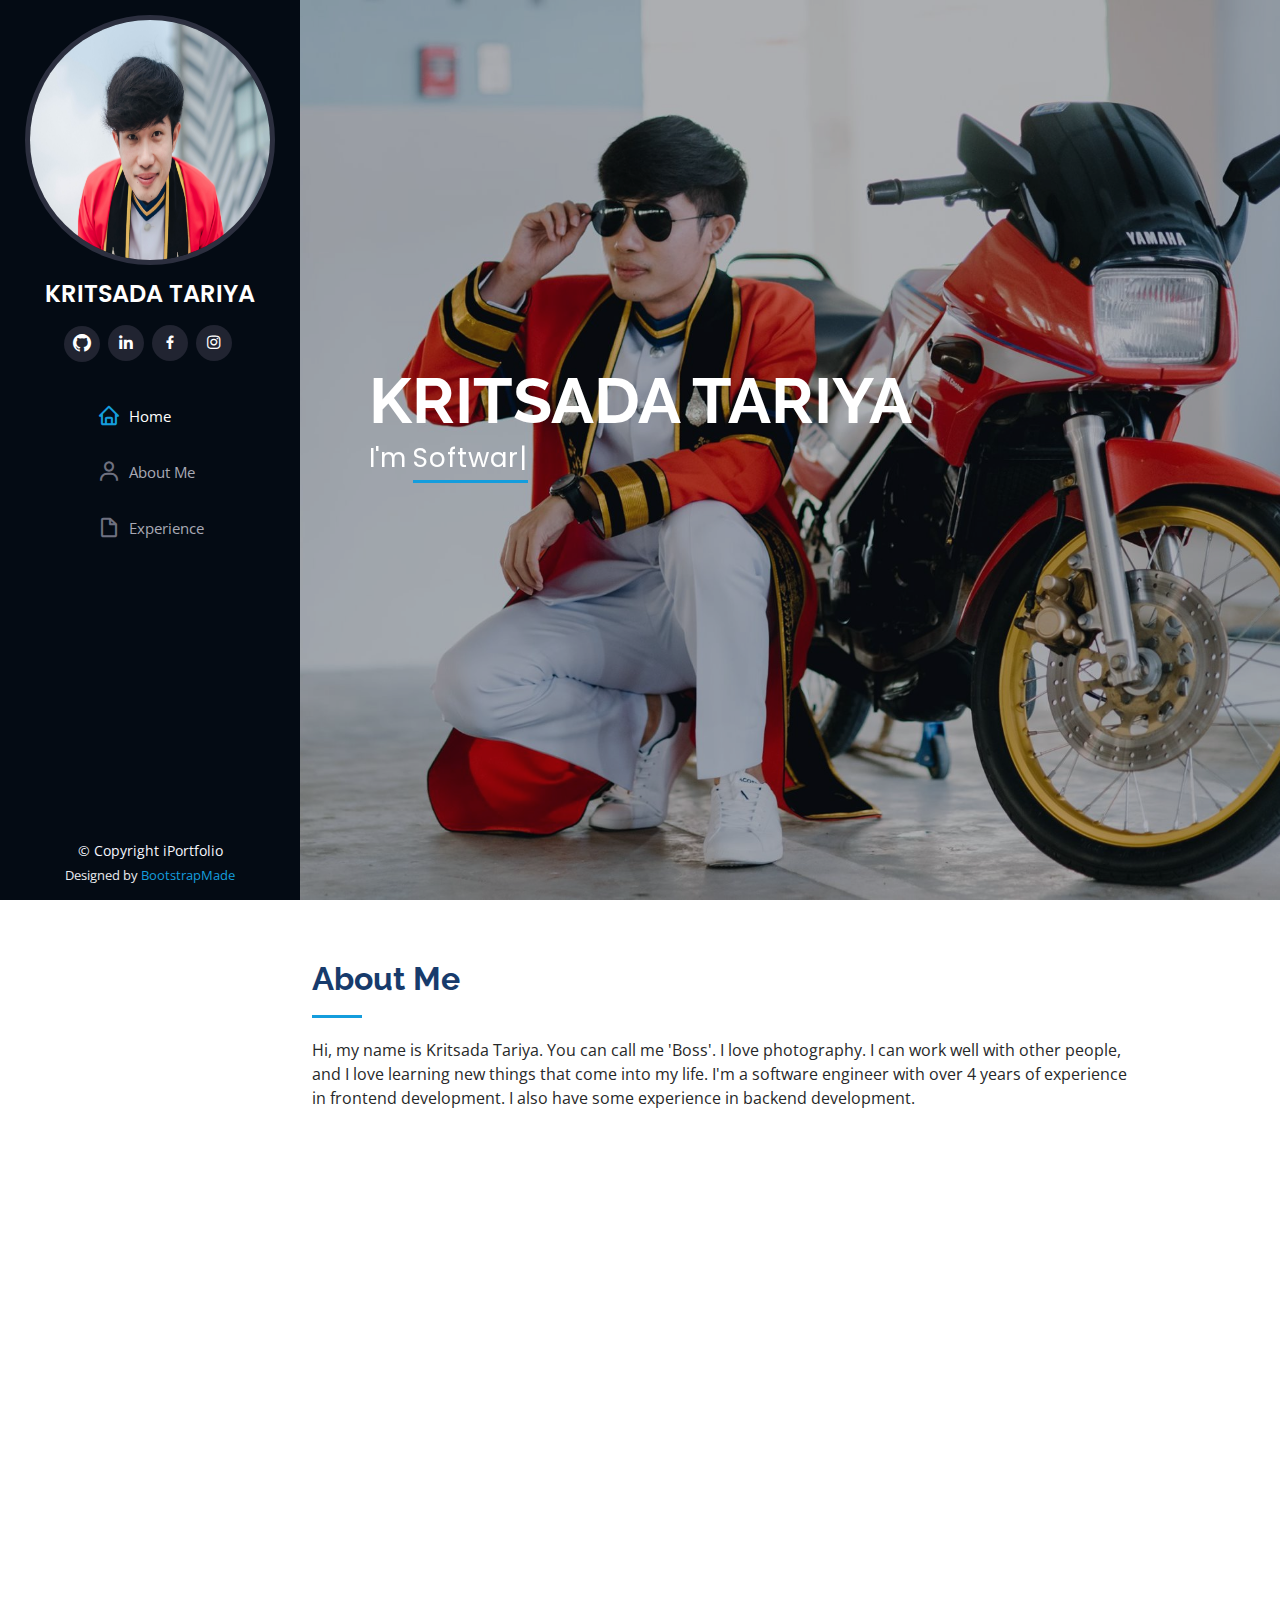
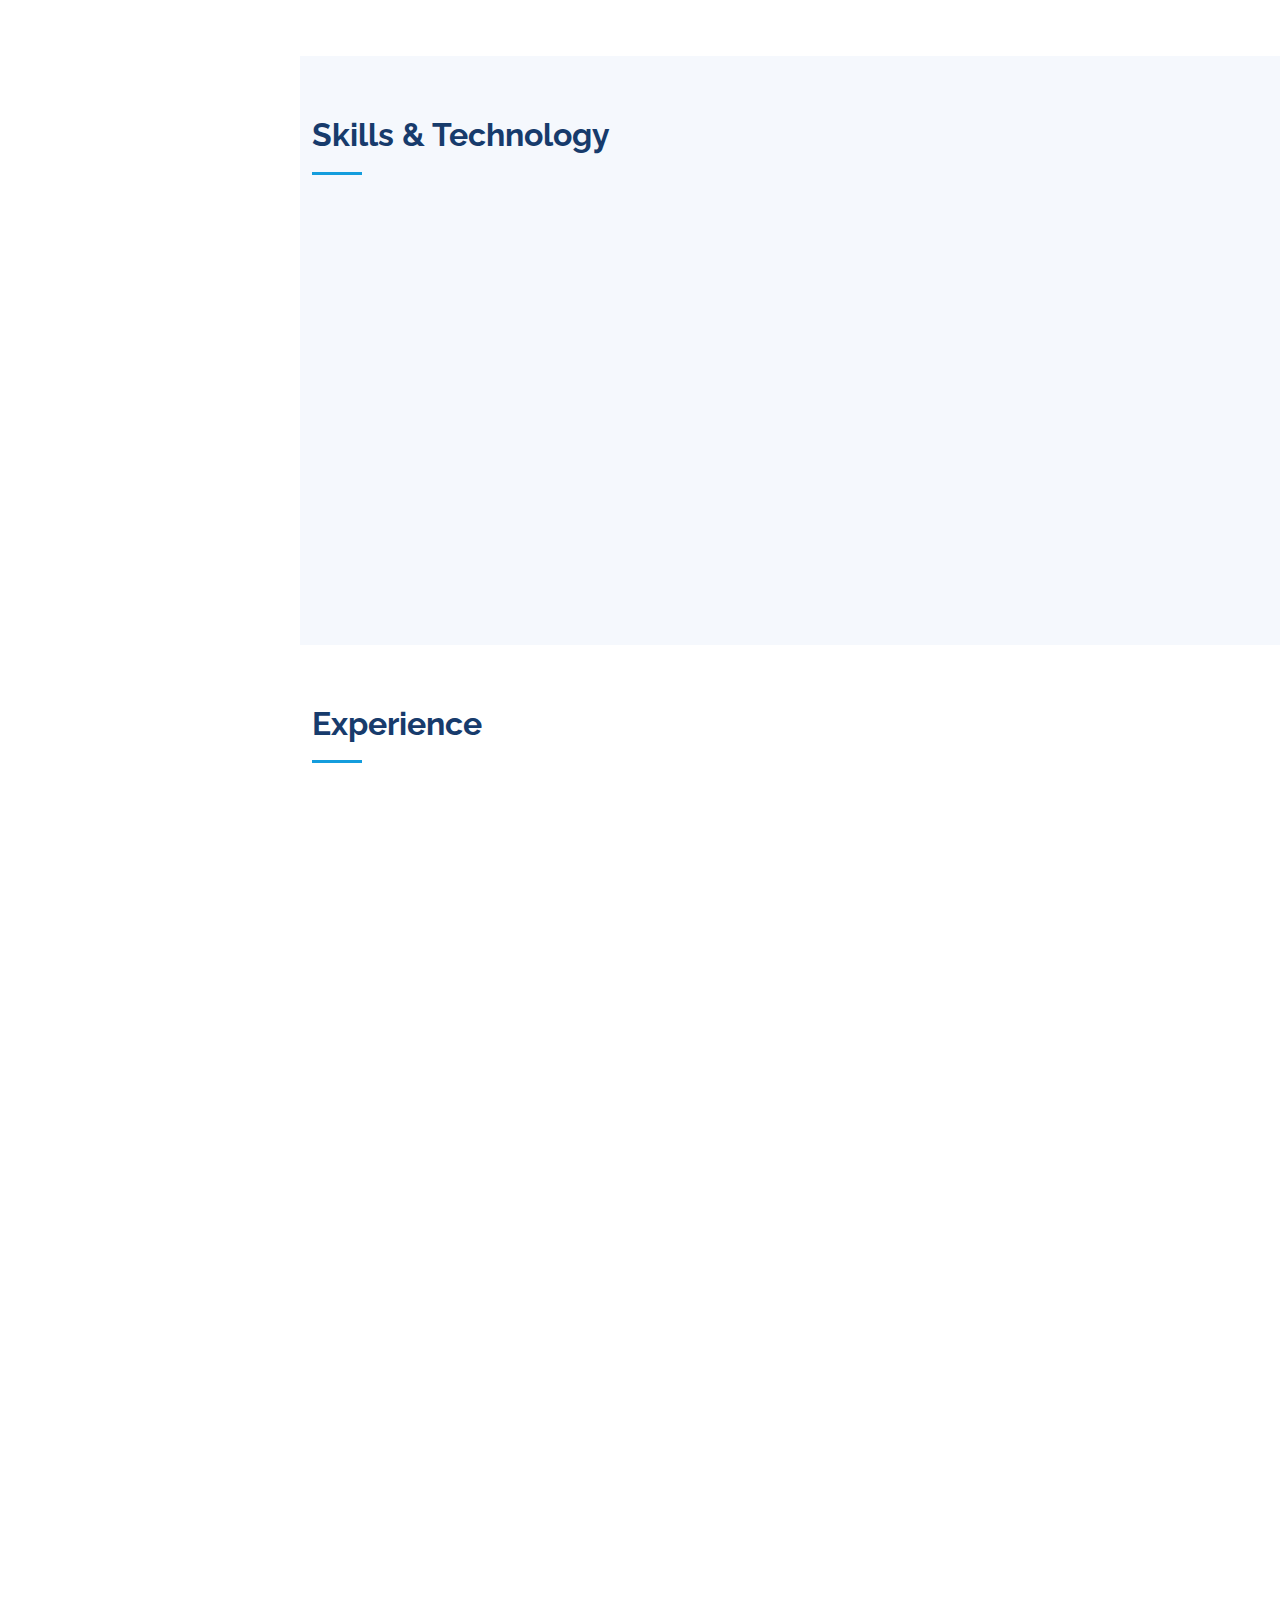
==== commit d4ee4507: "update resume 04-03-2024" ====
--- a/index.html
+++ b/index.html
@@ -138,11 +138,12 @@
           <div class="section-title">
             <h2>About Me</h2>
             <p>
-              Hi My name is Kritsada Tariya. You can call me "Boss". Ilove
-              photography. I can work with other people <br />
-              and i love to learning new things that comes into my life. I'm a
-              software engineer over 4 years experiences <br />
-              on frontend development. I also have a little Backend experience.
+              Hi, my name is Kritsada Tariya. You can call me 'Boss'. I love
+              photography. I can work well with other people, <br />
+              and I love learning new things that come into my life. I'm a
+              software engineer with over 4 years of experience <br />
+              in frontend development. I also have some experience in backend
+              development.
             </p>
           </div>
 
@@ -189,7 +190,7 @@
                   <ul>
                     <li>
                       <i class="bi bi-chevron-right"></i> <strong>Age:</strong>
-                      <span>27 year old</span>
+                      <span>28 year old</span>
                     </li>
                     <li>
                       <i class="bi bi-chevron-right"></i>
@@ -328,53 +329,53 @@
                 </div> -->
               </div>
 
-              <div class="progress">
+              <!-- <div class="progress">
                 <span class="skill"
                   >- Jira
-                  <!-- <i class="val">0%</i> -->
-                </span>
-                <!-- <div class="progress-bar-wrap">
-                  <div
-                    class="progress-bar"
-                    role="progressbar"
-                    aria-valuenow="100"
-                    aria-valuemin="0"
-                    aria-valuemax="100"
-                  ></div>
-                </div> -->
-              </div>
-
-              <div class="progress">
+                  <i class="val">0%</i>
+                </span>
+                <div class="progress-bar-wrap">
+                  <div
+                    class="progress-bar"
+                    role="progressbar"
+                    aria-valuenow="100"
+                    aria-valuemin="0"
+                    aria-valuemax="100"
+                  ></div>
+                </div>
+              </div> -->
+
+              <!-- <div class="progress">
                 <span class="skill"
                   >- Git
-                  <!-- <i class="val">0%</i> -->
-                </span>
-                <!-- <div class="progress-bar-wrap">
-                  <div
-                    class="progress-bar"
-                    role="progressbar"
-                    aria-valuenow="100"
-                    aria-valuemin="0"
-                    aria-valuemax="100"
-                  ></div>
-                </div> -->
-              </div>
-
-              <div class="progress">
+                  <i class="val">0%</i>
+                </span>
+                <div class="progress-bar-wrap">
+                  <div
+                    class="progress-bar"
+                    role="progressbar"
+                    aria-valuenow="100"
+                    aria-valuemin="0"
+                    aria-valuemax="100"
+                  ></div>
+                </div>
+              </div> -->
+
+              <!-- <div class="progress">
                 <span class="skill"
                   >- Source-tree
-                  <!-- <i class="val">0%</i> -->
-                </span>
-                <!-- <div class="progress-bar-wrap">
-                  <div
-                    class="progress-bar"
-                    role="progressbar"
-                    aria-valuenow="100"
-                    aria-valuemin="0"
-                    aria-valuemax="100"
-                  ></div>
-                </div> -->
-              </div>
+                  <i class="val">0%</i>
+                </span>
+                <div class="progress-bar-wrap">
+                  <div
+                    class="progress-bar"
+                    role="progressbar"
+                    aria-valuenow="100"
+                    aria-valuemin="0"
+                    aria-valuemax="100"
+                  ></div>
+                </div>
+              </div> -->
             </div>
 
             <!-- right -->
@@ -428,7 +429,7 @@
 
               <div class="progress">
                 <span class="skill"
-                  >- Css / Sass
+                  >- Css
                   <!-- <i class="val">0%</i> -->
                 </span>
                 <!-- <div class="progress-bar-wrap">
@@ -458,68 +459,68 @@
                 </div> -->
               </div>
 
-              <div class="progress">
+              <!-- <div class="progress">
                 <span class="skill"
                   >- IBM Db2
-                  <!-- <i class="val">0%</i> -->
-                </span>
-                <!-- <div class="progress-bar-wrap">
-                  <div
-                    class="progress-bar"
-                    role="progressbar"
-                    aria-valuenow="100"
-                    aria-valuemin="0"
-                    aria-valuemax="100"
-                  ></div>
-                </div> -->
-              </div>
-
-              <div class="progress">
+                  <i class="val">0%</i>
+                </span>
+                <div class="progress-bar-wrap">
+                  <div
+                    class="progress-bar"
+                    role="progressbar"
+                    aria-valuenow="100"
+                    aria-valuemin="0"
+                    aria-valuemax="100"
+                  ></div>
+                </div>
+              </div> -->
+
+              <!-- <div class="progress">
                 <span class="skill"
                   >- Figma (Software)
-                  <!-- <i class="val">0%</i> -->
-                </span>
-                <!-- <div class="progress-bar-wrap">
-                  <div
-                    class="progress-bar"
-                    role="progressbar"
-                    aria-valuenow="100"
-                    aria-valuemin="0"
-                    aria-valuemax="100"
-                  ></div>
-                </div> -->
-              </div>
-
-              <div class="progress">
+                  <i class="val">0%</i>
+                </span>
+                <div class="progress-bar-wrap">
+                  <div
+                    class="progress-bar"
+                    role="progressbar"
+                    aria-valuenow="100"
+                    aria-valuemin="0"
+                    aria-valuemax="100"
+                  ></div>
+                </div>
+              </div> -->
+
+              <!-- <div class="progress">
                 <span class="skill"
                   >- Git-Kraken
-                  <!-- <i class="val">0%</i> -->
-                </span>
-                <!-- <div class="progress-bar-wrap">
-                  <div
-                    class="progress-bar"
-                    role="progressbar"
-                    aria-valuenow="100"
-                    aria-valuemin="0"
-                    aria-valuemax="100"
-                  ></div>
-                </div> -->
-              </div>
-              <div class="progress">
+                  <i class="val">0%</i>
+                </span>
+                <div class="progress-bar-wrap">
+                  <div
+                    class="progress-bar"
+                    role="progressbar"
+                    aria-valuenow="100"
+                    aria-valuemin="0"
+                    aria-valuemax="100"
+                  ></div>
+                </div>
+              </div> -->
+              <!-- <div class="progress">
                 <span class="skill"
                   >- Trello
-                  <!-- <i class="val">0%</i> -->
-                </span>
-                <!-- <div class="progress-bar-wrap">
-                  <div
-                    class="progress-bar"
-                    role="progressbar"
-                    aria-valuenow="100"
-                    aria-valuemin="0"
-                    aria-valuemax="100"
-                  ></div>
-                </div> -->
-              </div>
+                  <i class="val">0%</i>
+                </span>
+                <div class="progress-bar-wrap">
+                  <div
+                    class="progress-bar"
+                    role="progressbar"
+                    aria-valuenow="100"
+                    aria-valuemin="0"
+                    aria-valuemax="100"
+                  ></div>
+                </div>
+              </div> -->
             </div>
           </div>
         </div>
@@ -564,8 +565,8 @@
                   <em>
                     Work closely with the customer to transform the business
                     model and UI template into an actual working web application
-                    under supervision from Advanced Info Service Public Company
-                    Limited (AIS)</em
+                    under the supervision of Advanced Info Service Public
+                    Company Limited (AIS).</em
                   >
                 </p>
                 <ul>
@@ -573,8 +574,8 @@
                 </ul>
                 <p>
                   <em>
-                    Develops several web-based applications for many Thai
-                    government departments under supervision from Krung Thai
+                    Developed several web-based applications for various Thai
+                    government departments under the supervision of Krung Thai
                     Bank Public Company Limited (KTBCS team).</em
                   >
                 </p>
@@ -605,29 +606,46 @@
                 <br />
                 <h5>Senior Software Engineer</h5>
                 <ul>
-                  <li>Develop G-Consent project By Using React</li>
-                  <li>
-                    Develop Project Template of React and config such as
-                    editorconfig, prettierrc and implement basic form such as
-                    input, text-area, button, dropdown, modal, table for use in
-                    company
-                  </li>
-                  <li>
-                    Develop Pruksa Money project (Web-Back-Office) By Using
-                    React
-                  </li>
-                  <li>
-                    Develop Onion [Ev Charging system (PTT)] Web-Back-Office
-                    Using React
-                  </li>
-                  <li>
-                    Develop TCRB(Thai Credit Retail Bank)(Web-Back-Office) By
-                    Using React + Next
-                  </li>
-                  <li>
-                    Develop TCRB(Thai Credit Retail Bank) Mobile App By Using
-                    ReactNative
-                  </li>
+                  <li>G-Consent :</li>
+                  <p>
+                    Responsible for the web front-end, utilizing the React
+                    library to ensure compliance with PDPA regulations, focusing
+                    on data deletion and privacy protection.
+                  </p>
+                  <li>Project Template :</li>
+                  <p>
+                    Developed a standardized React project template, including
+                    configuration files like editorconfig and prettierrc, and
+                    implemented essential form components (e.g., input,
+                    text-area, button, dropdown, modal, table) for internal use.
+                  </p>
+                  <li>Pruksa Money :</li>
+                  <p>
+                    Managed the web front-end development stack, utilizing the
+                    React library for a project centered around pawn shops,
+                    encompassing features such as interest renewal and
+                    redemption.
+                  </p>
+                  <li>Onion EV Charging System :</li>
+                  <p>
+                    Directed the back-office web front-end development,
+                    leveraging the React library, for a project focused on EV
+                    charging services, including functionalities such as
+                    charging monitoring, station location assistance, and
+                    station reservation.
+                  </p>
+                  <li>TCRB (Thai Credit Retail Bank):</li>
+                  <p>
+                    Oversaw front-end development in the back-office
+                    environment, utilizing the React + Next.js library for
+                    efficiently managing heavy transaction loads from mobile
+                    applications and executing promotional campaigns.
+                  </p>
+                  <p>
+                    Contributed to mobile development using the React Native
+                    library, working on features such as online account opening
+                    and cash limit settings for transactions.
+                  </p>
                 </ul>
               </div>
             </div>
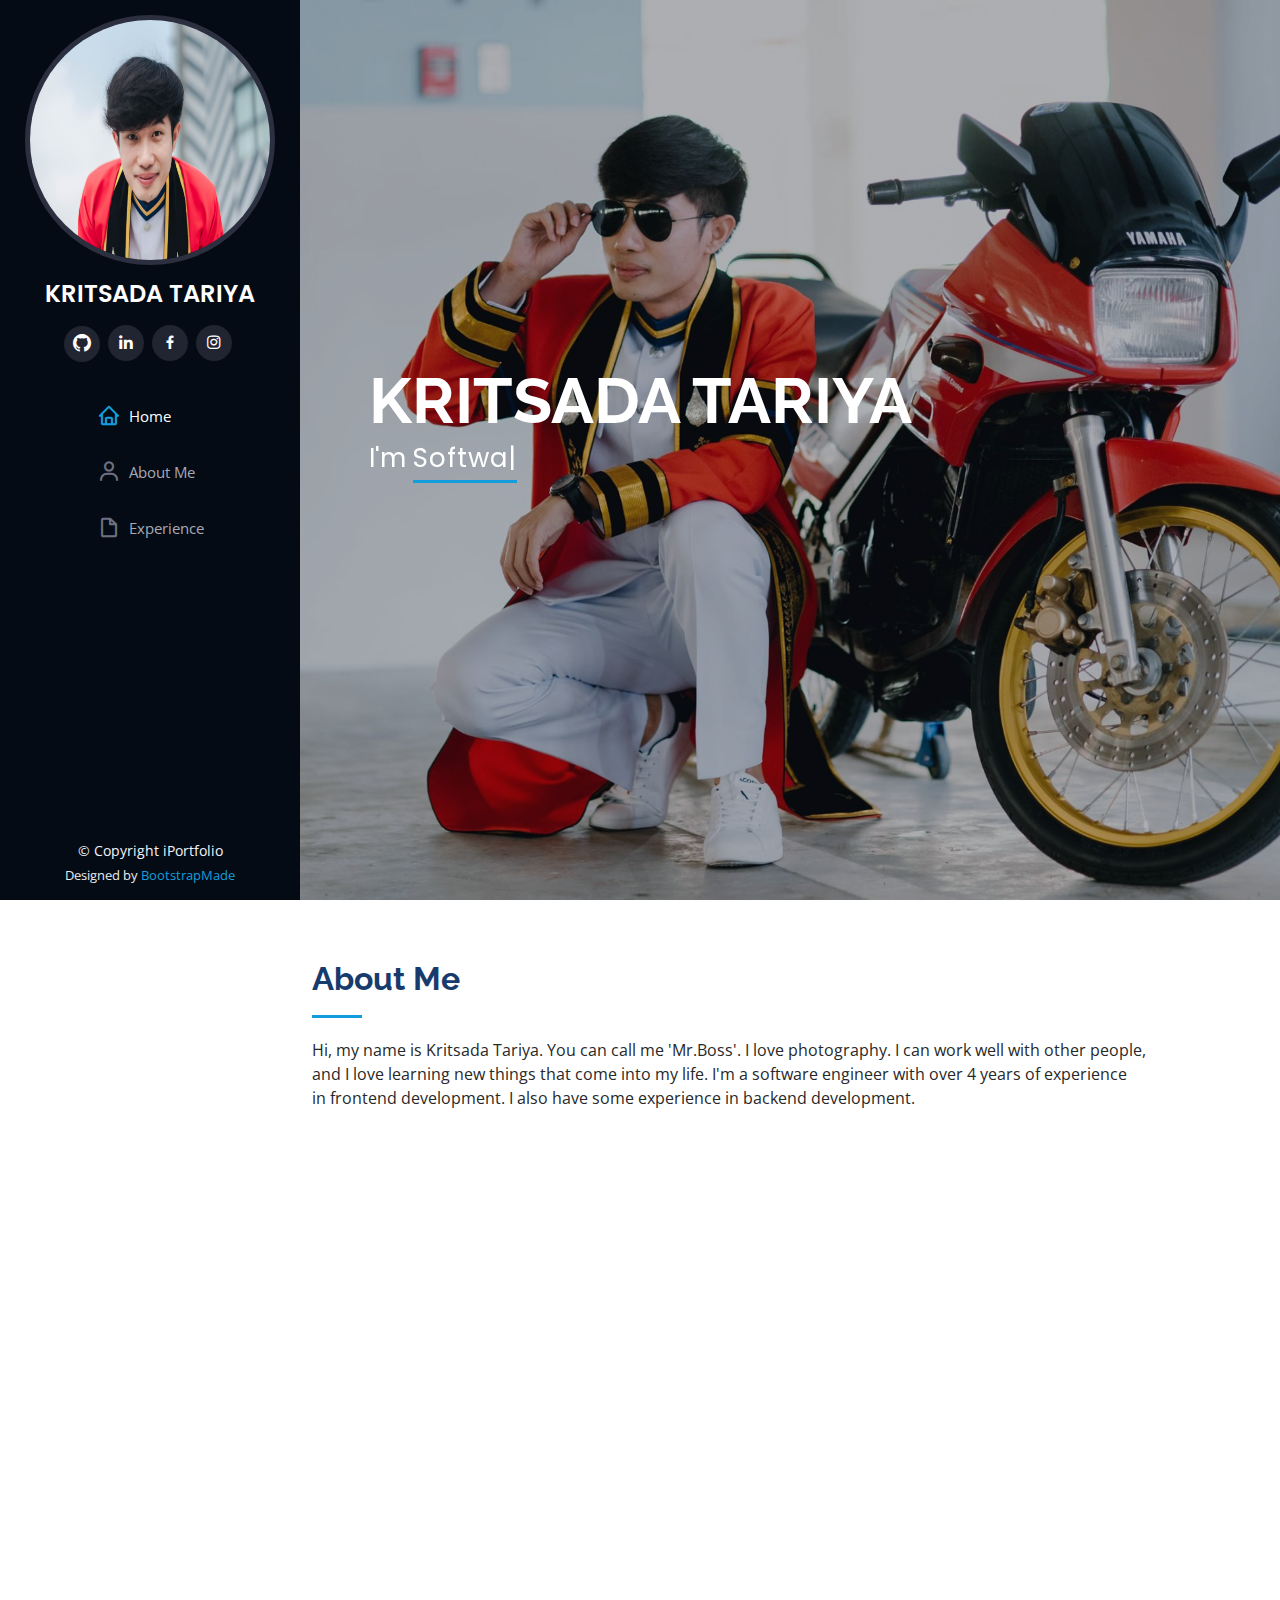
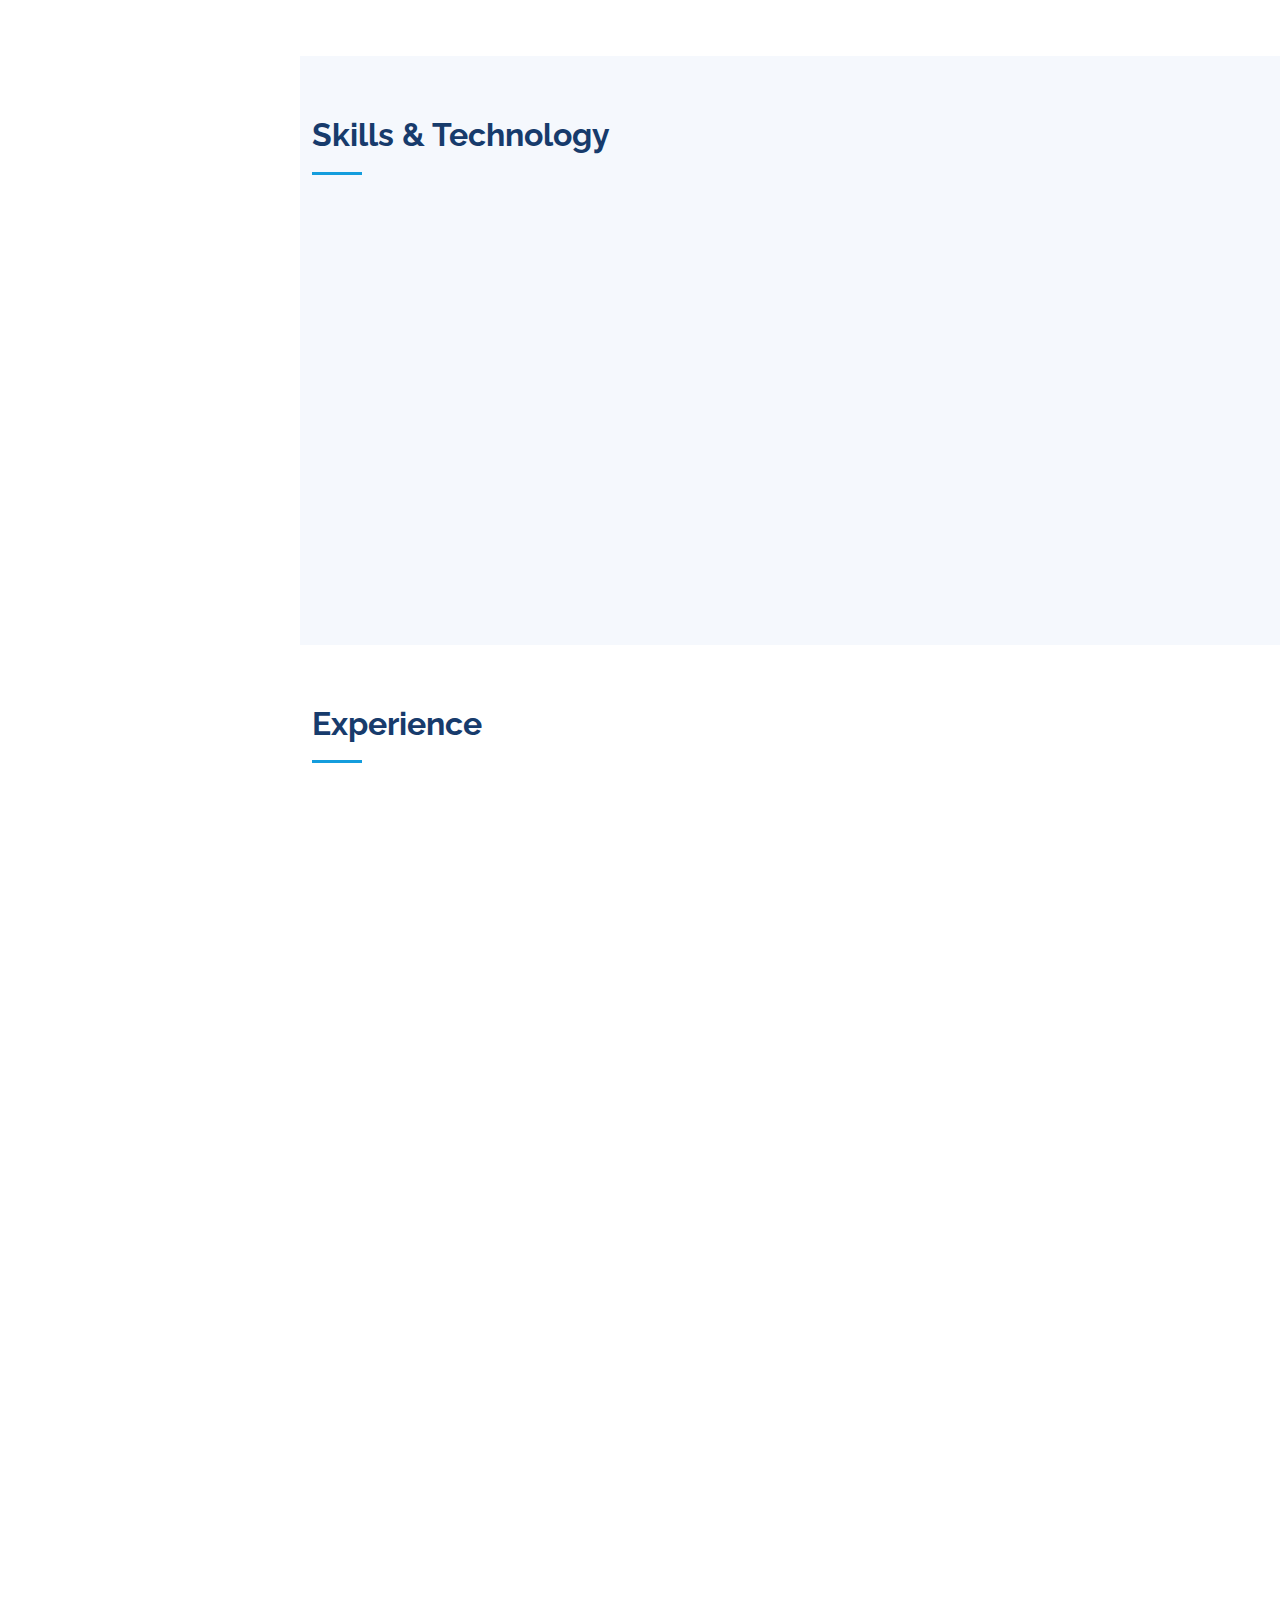
==== commit be36408f: "update wrong wording" ====
--- a/index.html
+++ b/index.html
@@ -138,7 +138,7 @@
           <div class="section-title">
             <h2>About Me</h2>
             <p>
-              Hi, my name is Kritsada Tariya. You can call me 'Boss'. I love
+              Hi, my name is Kritsada Tariya. You can call me 'Mr.Boss'. I love
               photography. I can work well with other people, <br />
               and I love learning new things that come into my life. I'm a
               software engineer with over 4 years of experience <br />
@@ -538,7 +538,7 @@
             <div class="col-lg-6" data-aos="fade-up">
               <h3 class="resume-title">Education</h3>
               <div class="resume-item">
-                <h4>Mae Fah Luang Uuniversuty</h4>
+                <h4>Mae Fah Luang university</h4>
                 <h5>Bachelor of Science - BS , Software Engineering</h5>
                 <br />
                 <h5>2014 - 2018</h5>
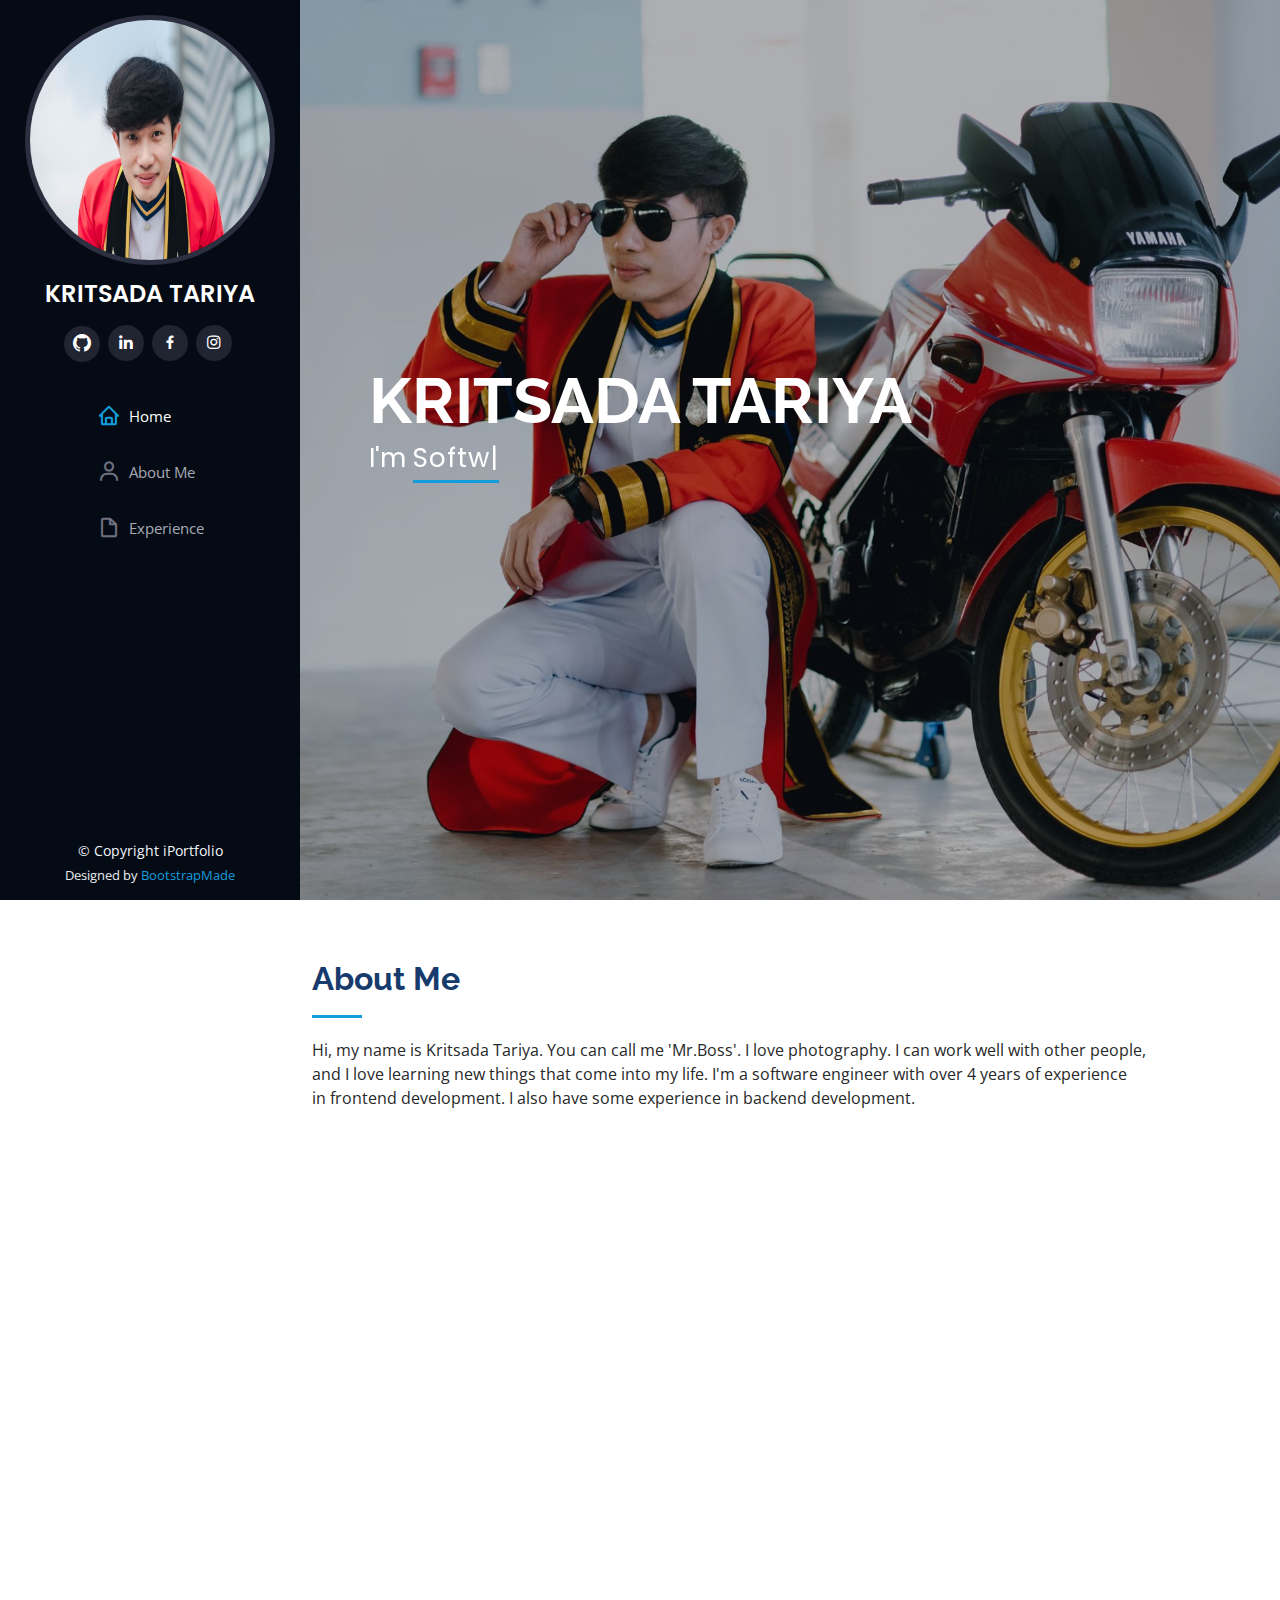
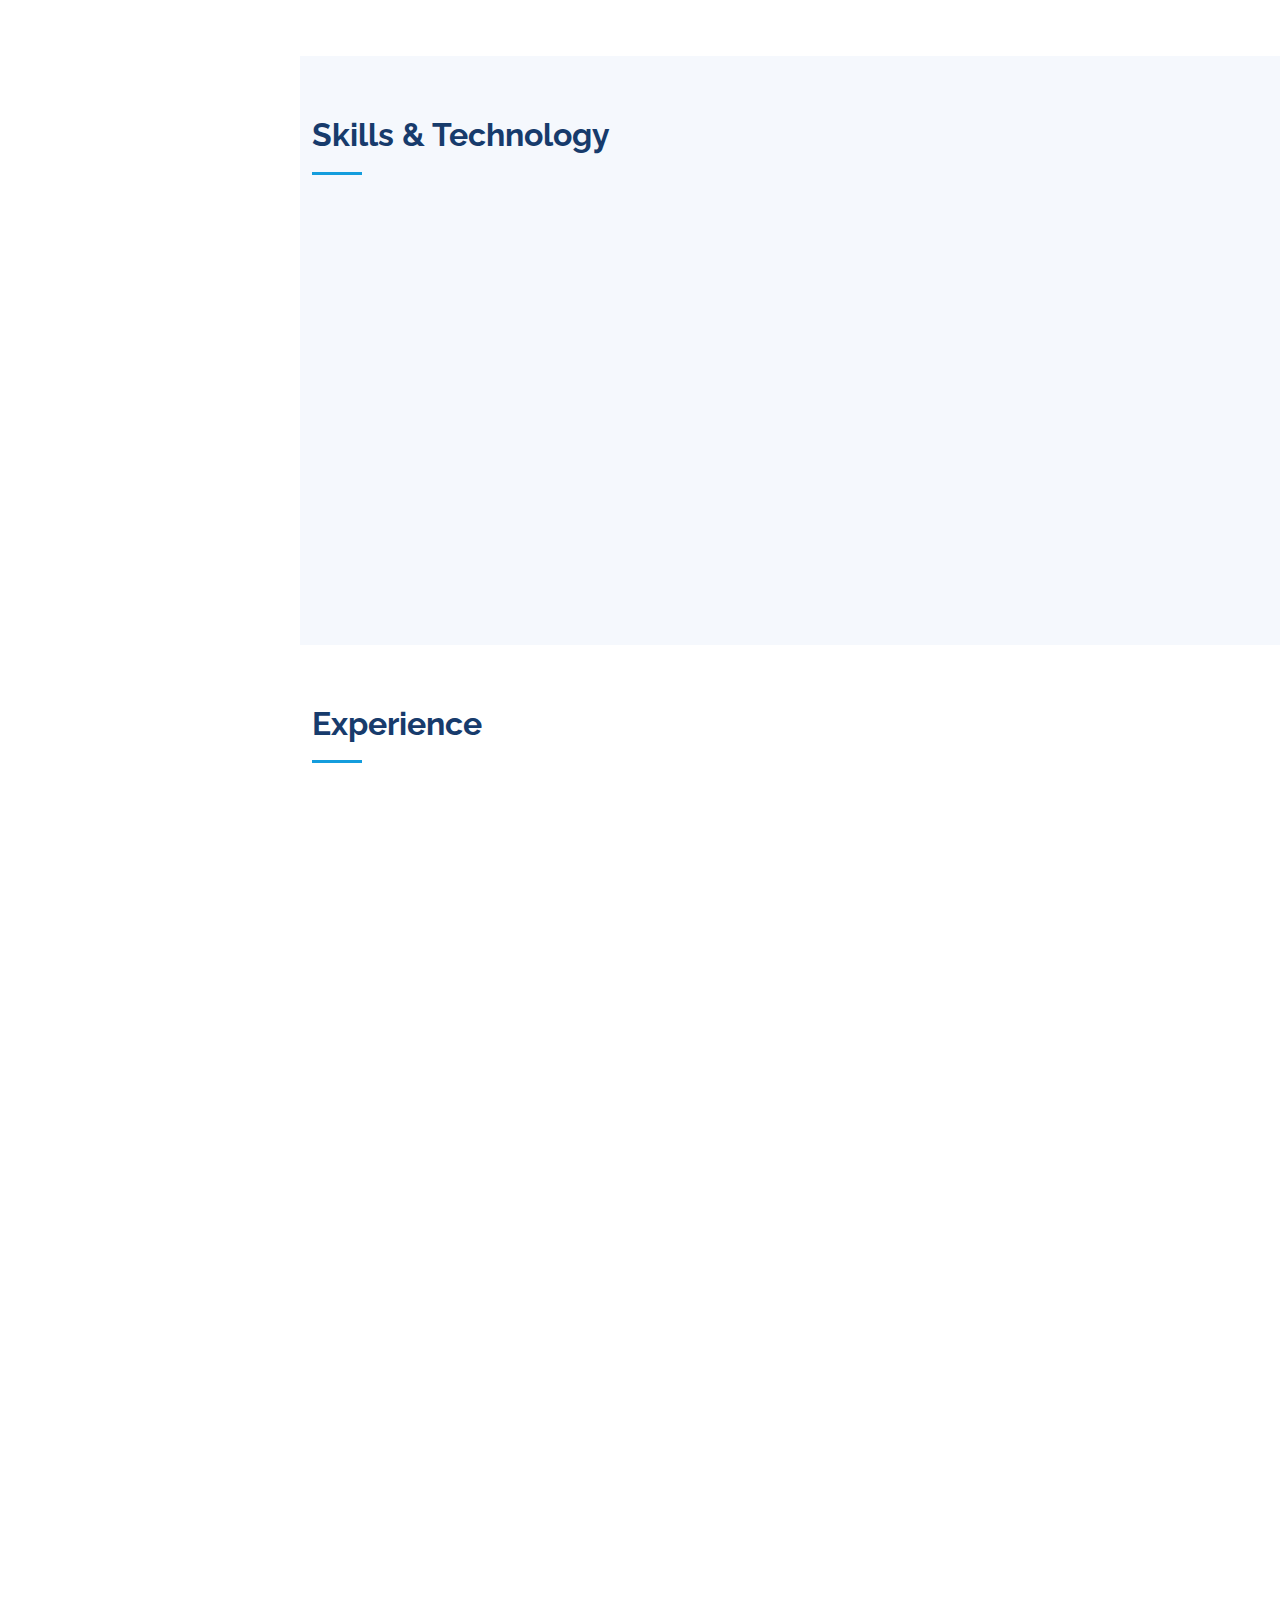
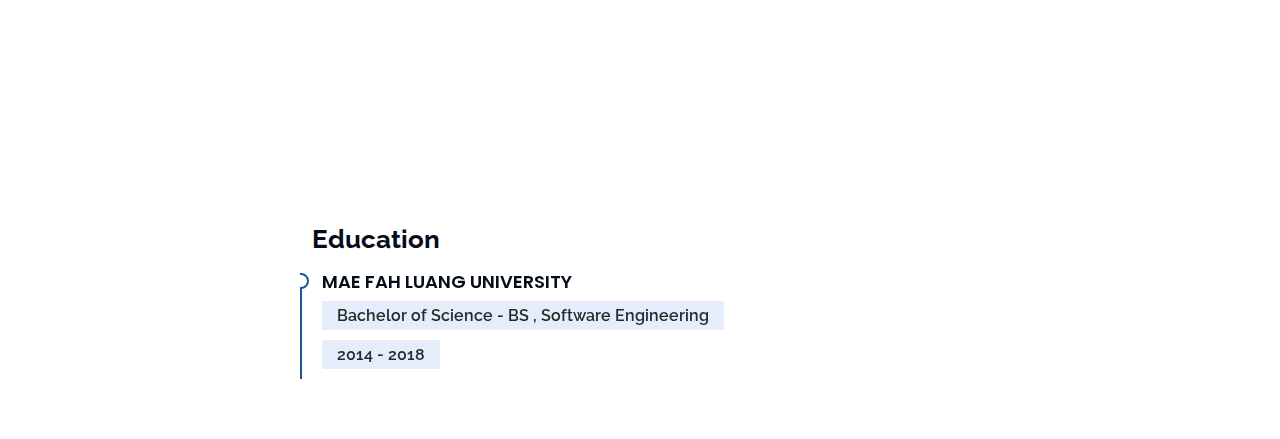
==== commit 1341351e: "update profile" ====
--- a/index.html
+++ b/index.html
@@ -536,26 +536,54 @@
 
           <div class="row">
             <div class="col-lg-6" data-aos="fade-up">
-              <h3 class="resume-title">Education</h3>
-              <div class="resume-item">
-                <h4>Mae Fah Luang university</h4>
-                <h5>Bachelor of Science - BS , Software Engineering</h5>
-                <br />
-                <h5>2014 - 2018</h5>
-              </div>
-
               <h3 class="resume-title">Professional Experience</h3>
               <div class="resume-item">
-                <h4>Digio (Thailand) Co., Ltd. [Internship]</h4>
-                <h5>Aug 2018 - Nov 2018</h5>
+                <h4>G-ABLE Group</h4>
+                <h5>Aug 2021 - Present</h5>
                 <br />
-                <h5>Fontend Developer</h5>
+                <h5>Senior Software Engineer</h5>
                 <ul>
-                  <li>Research and Learn Reactjs</li>
-                  <li>Develop Digio Unified Payment By Using Reactjs</li>
+                  <li>TCRB (Thai Credit Retail Bank):</li>
+                  <p>
+                    Oversaw front-end development in the back-office
+                    environment, utilizing the React + Next.js library for
+                    efficiently managing heavy transaction loads from mobile
+                    applications and executing promotional campaigns.
+                  </p>
+                  <p>
+                    Contributed to mobile development using the React Native
+                    library, working on features such as online account opening
+                    and cash limit settings for transactions.
+                  </p>
+
+                  <li>Onion EV Charging System :</li>
+                  <p>
+                    Directed the back-office web front-end development,
+                    leveraging the React library, for a project focused on EV
+                    charging services, including functionalities such as
+                    charging monitoring, station location assistance, and
+                    station reservation.
+                  </p>
+
+                  <li>Pruksa Money :</li>
+                  <p>
+                    Managed the web front-end development stack, utilizing the
+                    React library for a project centered around pawn shops,
+                    encompassing features such as interest renewal and
+                    redemption.
+                  </p>
+
+                  <li>G-Consent :</li>
+                  <p>
+                    Responsible for the web front-end, utilizing the React
+                    library to ensure compliance with PDPA regulations, focusing
+                    on data deletion and privacy protection.
+                  </p>
                 </ul>
               </div>
-
+            </div>
+
+            <div class="col-lg-6 mt-5" data-aos="fade-up" data-aos-delay="100">
               <div class="resume-item">
                 <h4>Orcsoft Co., Ltd.</h4>
                 <h5>Jan 2019 - Aug 2021</h5>
@@ -597,57 +625,26 @@
                   <li>TG Fight Perdiem (Convert batch java to Spring boot)</li>
                 </ul>
               </div>
-            </div>
-
-            <div class="col-lg-6" data-aos="fade-up" data-aos-delay="100">
+
               <div class="resume-item">
-                <h4>G-ABLE Group</h4>
-                <h5>Aug 2021 - Present</h5>
+                <h4>Digio (Thailand) Co., Ltd. [Internship]</h4>
+                <h5>Aug 2018 - Nov 2018</h5>
                 <br />
-                <h5>Senior Software Engineer</h5>
+                <h5>Fontend Developer</h5>
                 <ul>
-                  <li>G-Consent :</li>
-                  <p>
-                    Responsible for the web front-end, utilizing the React
-                    library to ensure compliance with PDPA regulations, focusing
-                    on data deletion and privacy protection.
-                  </p>
-                  <li>Project Template :</li>
-                  <p>
-                    Developed a standardized React project template, including
-                    configuration files like editorconfig and prettierrc, and
-                    implemented essential form components (e.g., input,
-                    text-area, button, dropdown, modal, table) for internal use.
-                  </p>
-                  <li>Pruksa Money :</li>
-                  <p>
-                    Managed the web front-end development stack, utilizing the
-                    React library for a project centered around pawn shops,
-                    encompassing features such as interest renewal and
-                    redemption.
-                  </p>
-                  <li>Onion EV Charging System :</li>
-                  <p>
-                    Directed the back-office web front-end development,
-                    leveraging the React library, for a project focused on EV
-                    charging services, including functionalities such as
-                    charging monitoring, station location assistance, and
-                    station reservation.
-                  </p>
-                  <li>TCRB (Thai Credit Retail Bank):</li>
-                  <p>
-                    Oversaw front-end development in the back-office
-                    environment, utilizing the React + Next.js library for
-                    efficiently managing heavy transaction loads from mobile
-                    applications and executing promotional campaigns.
-                  </p>
-                  <p>
-                    Contributed to mobile development using the React Native
-                    library, working on features such as online account opening
-                    and cash limit settings for transactions.
-                  </p>
+                  <li>Research and Learn Reactjs</li>
+                  <li>Develop Digio Unified Payment By Using Reactjs</li>
                 </ul>
               </div>
+            </div>
+          </div>
+          <div class="row">
+            <h3 class="resume-title">Education</h3>
+            <div class="resume-item">
+              <h4>Mae Fah Luang university</h4>
+              <h5>Bachelor of Science - BS , Software Engineering</h5>
+              <br />
+              <h5>2014 - 2018</h5>
             </div>
           </div>
         </div>
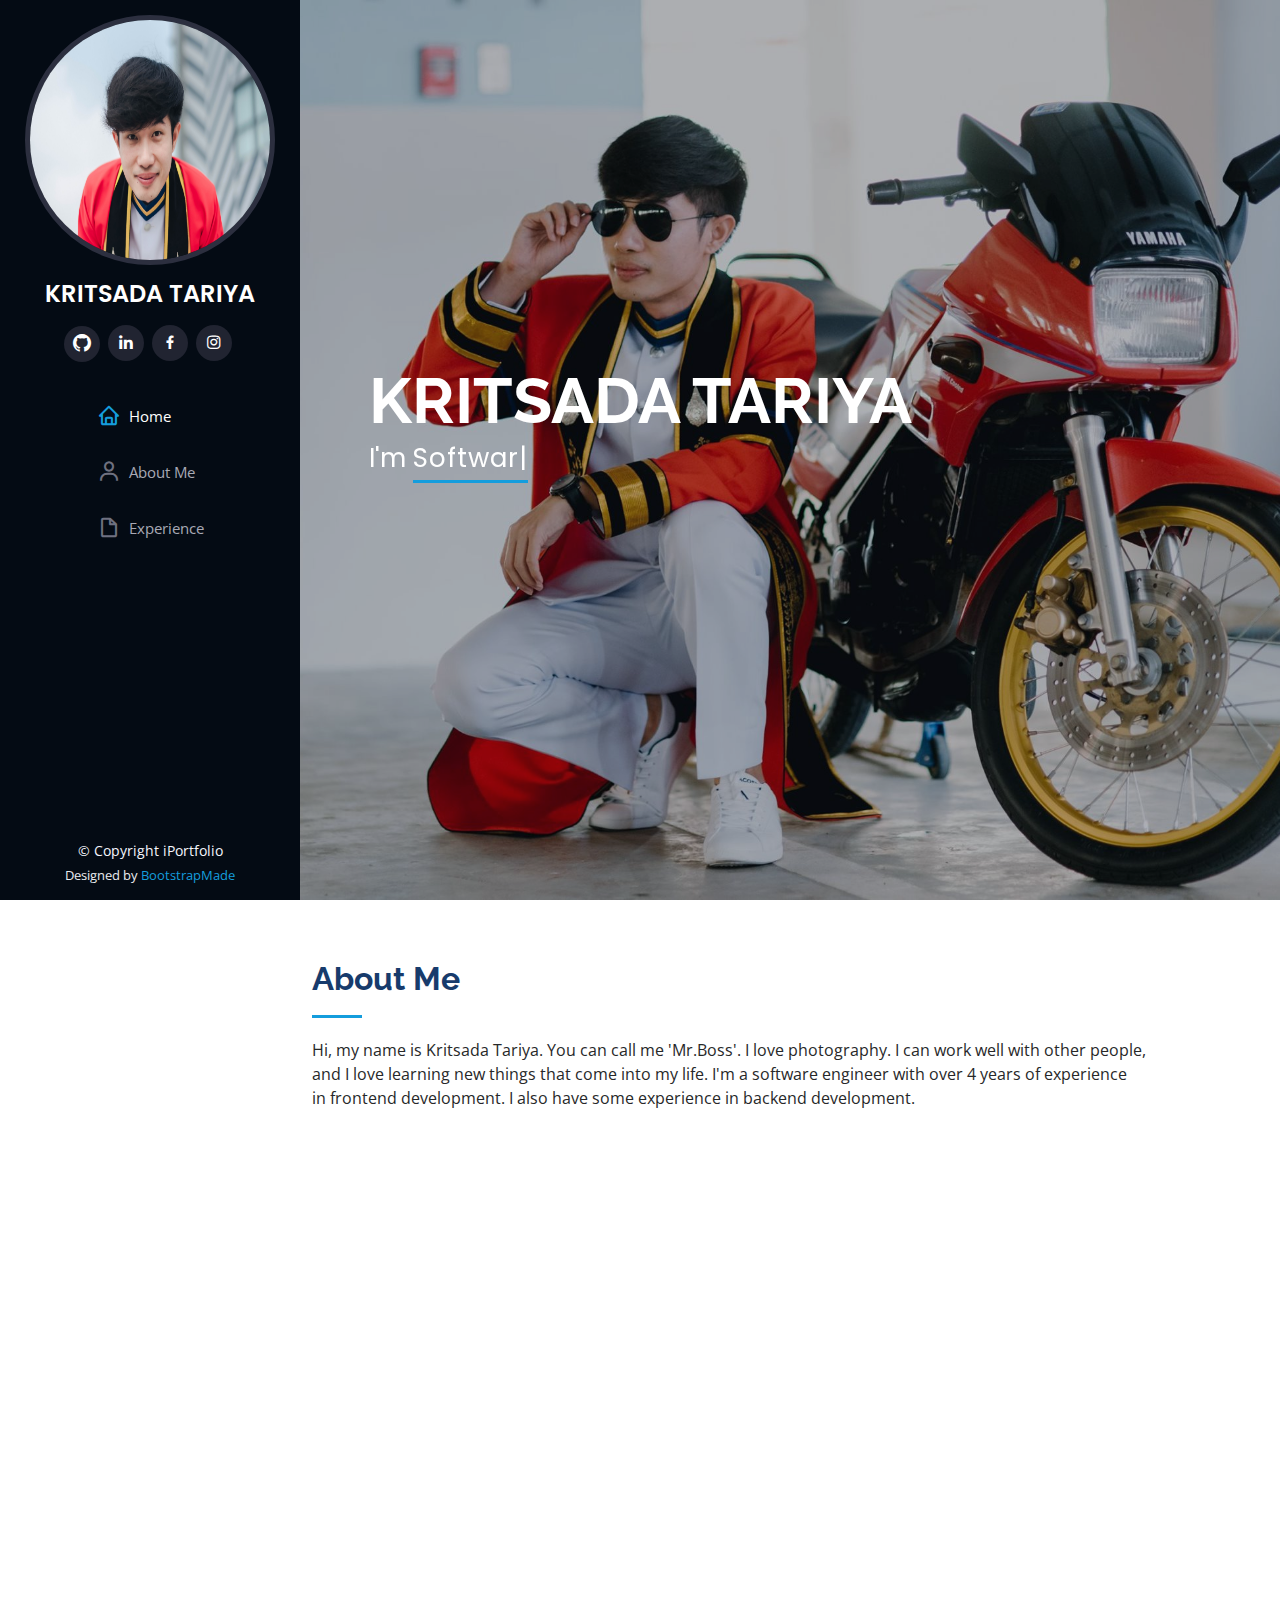
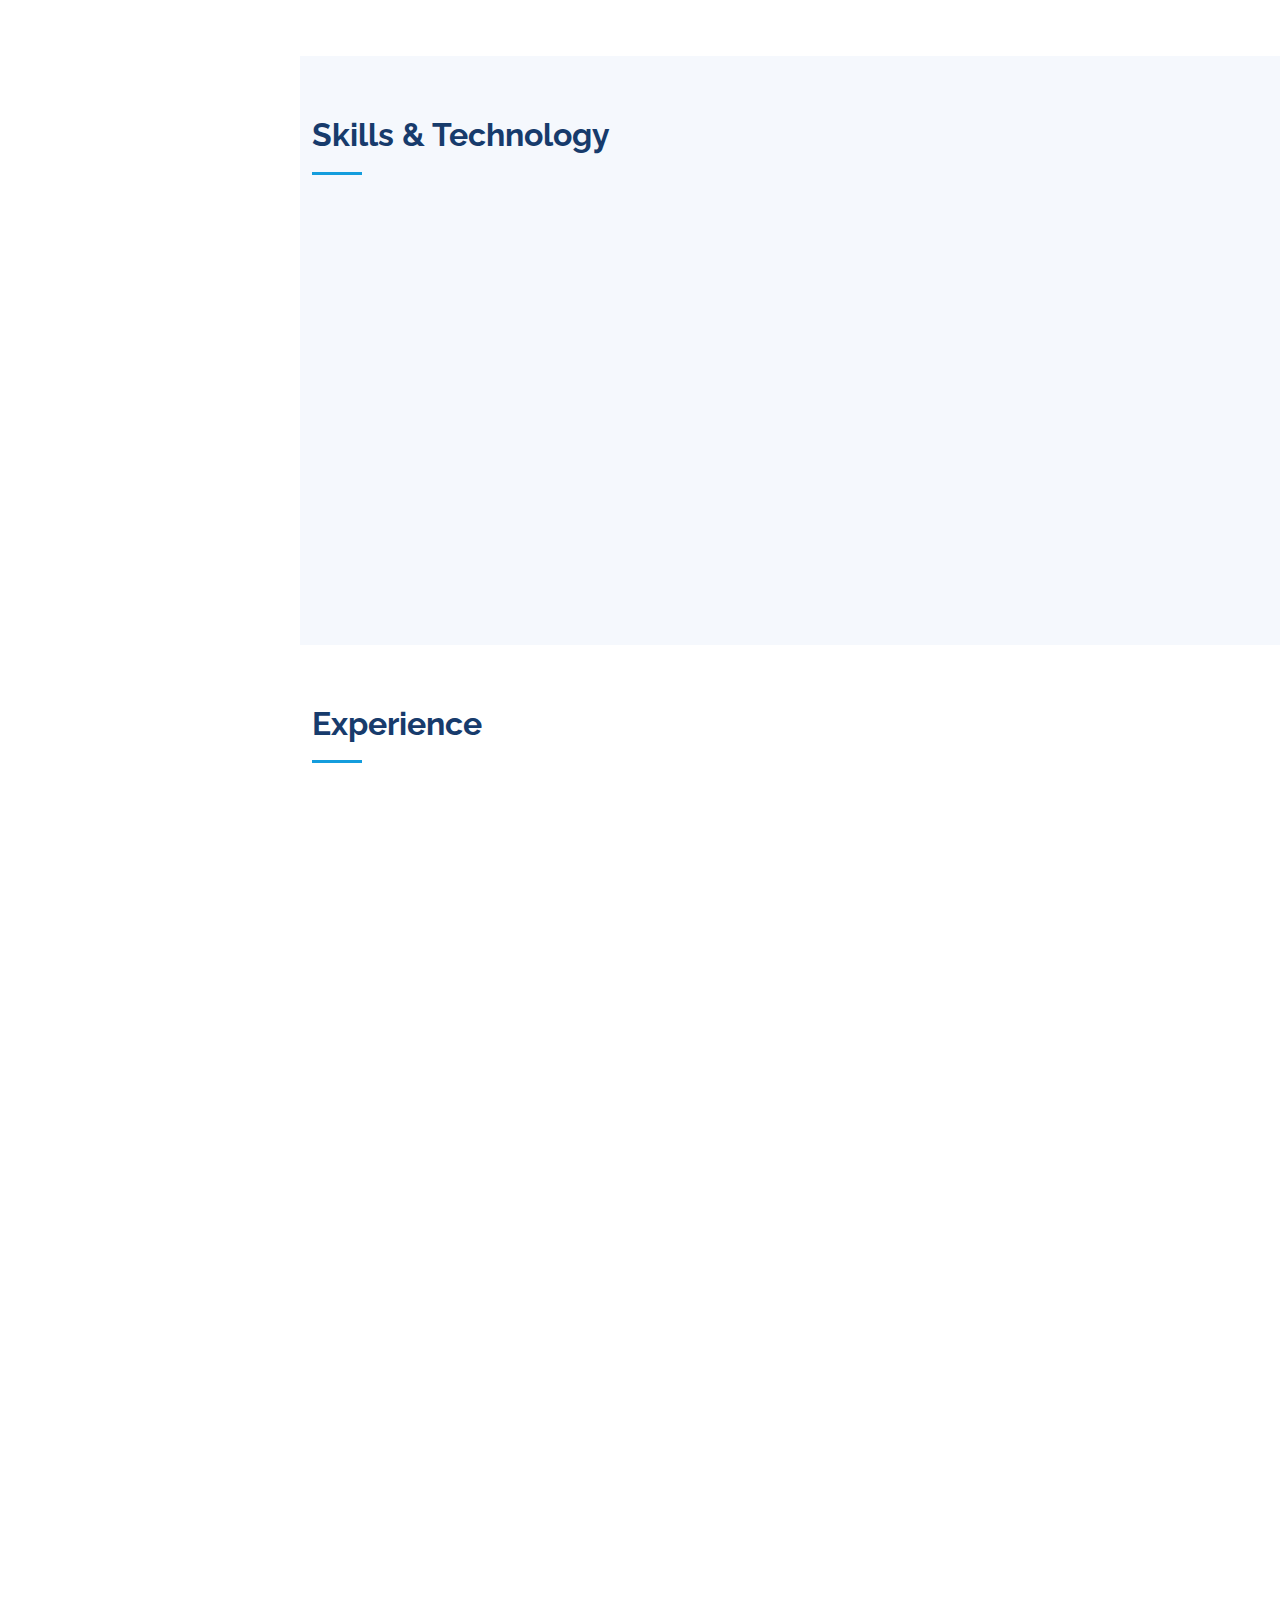
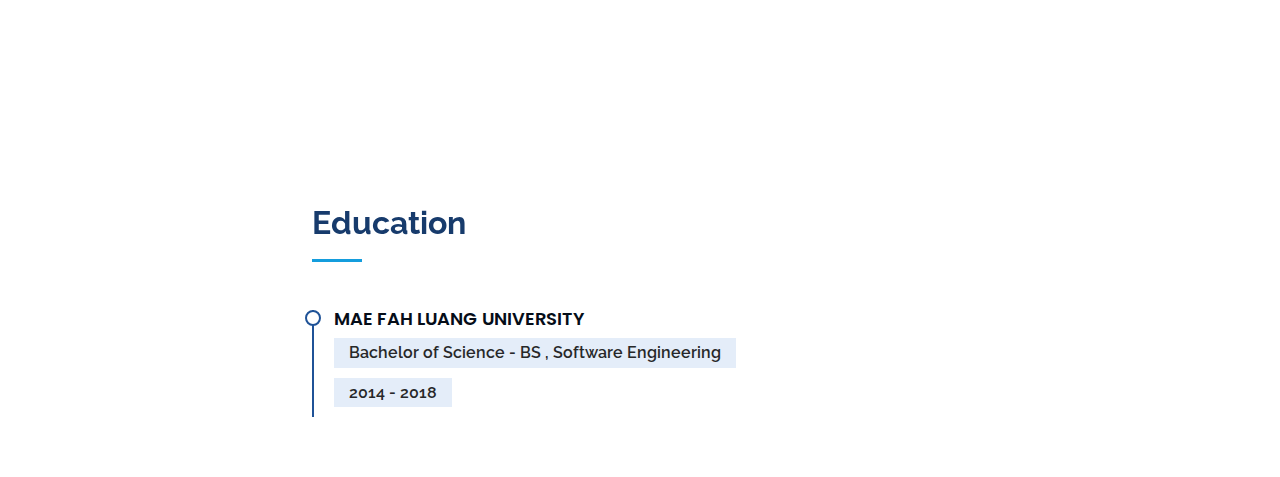
==== commit 2e4b98a2: "update resume" ====
--- a/index.html
+++ b/index.html
@@ -1,244 +1,271 @@
 <!DOCTYPE html>
 <html lang="en">
-  <head>
-    <meta charset="utf-8" />
-    <meta content="width=device-width, initial-scale=1.0" name="viewport" />
-
-    <title>Portfolio</title>
-    <meta content="" name="description" />
-    <meta content="" name="keywords" />
-
-    <!-- Google Fonts -->
-    <link
-      href="https://fonts.googleapis.com/css?family=Open+Sans:300,300i,400,400i,600,600i,700,700i|Raleway:300,300i,400,400i,500,500i,600,600i,700,700i|Poppins:300,300i,400,400i,500,500i,600,600i,700,700i"
-      rel="stylesheet"
-    />
-
-    <!-- Vendor CSS Files -->
-    <link href="assets/vendor/aos/aos.css" rel="stylesheet" />
-    <link
-      href="assets/vendor/bootstrap/css/bootstrap.min.css"
-      rel="stylesheet"
-    />
-    <link
-      href="assets/vendor/bootstrap-icons/bootstrap-icons.css"
-      rel="stylesheet"
-    />
-    <link href="assets/vendor/boxicons/css/boxicons.min.css" rel="stylesheet" />
-    <link
-      href="assets/vendor/glightbox/css/glightbox.min.css"
-      rel="stylesheet"
-    />
-    <link href="assets/vendor/swiper/swiper-bundle.min.css" rel="stylesheet" />
-
-    <!-- Template Main CSS File -->
-    <link href="assets/css/style.css" rel="stylesheet" />
-
-    <!-- =======================================================
+   <head>
+      <meta charset="utf-8" />
+      <meta content="width=device-width, initial-scale=1.0" name="viewport" />
+
+      <title>Portfolio</title>
+      <meta content="" name="description" />
+      <meta content="" name="keywords" />
+
+      <!-- Google Fonts -->
+      <link
+         href="https://fonts.googleapis.com/css?family=Open+Sans:300,300i,400,400i,600,600i,700,700i|Raleway:300,300i,400,400i,500,500i,600,600i,700,700i|Poppins:300,300i,400,400i,500,500i,600,600i,700,700i"
+         rel="stylesheet"
+      />
+
+      <!-- Vendor CSS Files -->
+      <link href="assets/vendor/aos/aos.css" rel="stylesheet" />
+      <link
+         href="assets/vendor/bootstrap/css/bootstrap.min.css"
+         rel="stylesheet"
+      />
+      <link
+         href="assets/vendor/bootstrap-icons/bootstrap-icons.css"
+         rel="stylesheet"
+      />
+      <link
+         href="assets/vendor/boxicons/css/boxicons.min.css"
+         rel="stylesheet"
+      />
+      <link
+         href="assets/vendor/glightbox/css/glightbox.min.css"
+         rel="stylesheet"
+      />
+      <link
+         href="assets/vendor/swiper/swiper-bundle.min.css"
+         rel="stylesheet"
+      />
+
+      <!-- Template Main CSS File -->
+      <link href="assets/css/style.css" rel="stylesheet" />
+
+      <!-- =======================================================
   * Template Name: iPortfolio - v3.7.0
   * Template URL: https://bootstrapmade.com/iportfolio-bootstrap-portfolio-websites-template/
   * Author: BootstrapMade.com
   * License: https://bootstrapmade.com/license/
   ======================================================== -->
-  </head>
-
-  <body>
-    <!-- ======= Mobile nav toggle button ======= -->
-    <i class="bi bi-list mobile-nav-toggle d-xl-none"></i>
-
-    <!-- ======= Header ======= -->
-    <header id="header">
-      <div class="d-flex flex-column">
-        <div class="profile">
-          <img
-            src="assets/img/profile-image.jpg"
-            alt="profile-img"
-            class="img-fluid rounded-circle"
-          />
-          <h1 class="text-light"><a href="index.html">KRITSADA TARIYA</a></h1>
-          <div class="social-links mt-3 text-center">
-            <a
-              href="https://github.com/l3ossdevz"
-              target="_bank"
-              class="google-plus"
-              ><i class="bi bi-github"></i
-            ></a>
-            <a
-              href="https://www.linkedin.com/in/kritsada-tariya/"
-              target="_bank"
-              class="linkedin"
-              ><i class="bx bxl-linkedin"></i
-            ></a>
-            <a
-              href="https://www.facebook.com/kritsadaboss.69/"
-              target="_bank"
-              class="facebook"
-              ><i class="bx bxl-facebook"></i
-            ></a>
-            <a
-              href="https://www.instagram.com/l3ossmiiz/?hl=en"
-              target="_bank"
-              class="instagram"
-              ><i class="bx bxl-instagram"></i
-            ></a>
-          </div>
-        </div>
-
-        <nav id="navbar" class="nav-menu navbar justify-content-center">
-          <ul>
-            <li>
-              <a href="#hero" class="nav-link scrollto active"
-                ><i class="bx bx-home"></i> <span>Home</span></a
-              >
-            </li>
-            <li>
-              <a href="#about" class="nav-link scrollto"
-                ><i class="bx bx-user"></i> <span>About Me</span></a
-              >
-            </li>
-            <li>
-              <a href="#resume" class="nav-link scrollto"
-                ><i class="bx bx-file-blank"></i> <span>Experience</span></a
-              >
-            </li>
-            <!-- <li>
+   </head>
+
+   <body>
+      <!-- ======= Mobile nav toggle button ======= -->
+      <i class="bi bi-list mobile-nav-toggle d-xl-none"></i>
+
+      <!-- ======= Header ======= -->
+      <header id="header">
+         <div class="d-flex flex-column">
+            <div class="profile">
+               <img
+                  src="assets/img/profile-image.jpg"
+                  alt="profile-img"
+                  class="img-fluid rounded-circle"
+               />
+               <h1 class="text-light">
+                  <a href="index.html">KRITSADA TARIYA</a>
+               </h1>
+               <div class="social-links mt-3 text-center">
+                  <a
+                     href="https://github.com/l3ossdevz"
+                     target="_bank"
+                     class="google-plus"
+                     ><i class="bi bi-github"></i
+                  ></a>
+                  <a
+                     href="https://www.linkedin.com/in/kritsada-tariya/"
+                     target="_bank"
+                     class="linkedin"
+                     ><i class="bx bxl-linkedin"></i
+                  ></a>
+                  <a
+                     href="https://www.facebook.com/kritsadaboss.69/"
+                     target="_bank"
+                     class="facebook"
+                     ><i class="bx bxl-facebook"></i
+                  ></a>
+                  <a
+                     href="https://www.instagram.com/l3ossmiiz/?hl=en"
+                     target="_bank"
+                     class="instagram"
+                     ><i class="bx bxl-instagram"></i
+                  ></a>
+               </div>
+            </div>
+
+            <nav id="navbar" class="nav-menu navbar justify-content-center">
+               <ul>
+                  <li>
+                     <a href="#hero" class="nav-link scrollto active"
+                        ><i class="bx bx-home"></i> <span>Home</span></a
+                     >
+                  </li>
+                  <li>
+                     <a href="#about" class="nav-link scrollto"
+                        ><i class="bx bx-user"></i> <span>About Me</span></a
+                     >
+                  </li>
+                  <li>
+                     <a href="#resume" class="nav-link scrollto"
+                        ><i class="bx bx-file-blank"></i>
+                        <span>Experience</span></a
+                     >
+                  </li>
+                  <!-- <li>
               <a href="#portfolio" class="nav-link scrollto"
                 ><i class="bx bx-book-content"></i> <span>Portfolio</span></a
               >
             </li> -->
-          </ul>
-        </nav>
-        <!-- .nav-menu -->
-      </div>
-    </header>
-    <!-- End Header -->
-
-    <!-- ======= Hero Section ======= -->
-    <section
-      id="hero"
-      class="d-flex flex-column justify-content-center align-items-center"
-    >
-      <div class="hero-container" data-aos="fade-in">
-        <h1>KRITSADA TARIYA</h1>
-        <p>
-          I'm
-          <span
-            class="typed"
-            data-typed-items="Software Engineer, Developer, Photographer"
-          ></span>
-        </p>
-      </div>
-    </section>
-    <!-- End Hero -->
-
-    <main id="main">
-      <!-- ======= About Section ======= -->
-      <section id="about" class="about">
-        <div class="container">
-          <div class="section-title">
-            <h2>About Me</h2>
+               </ul>
+            </nav>
+            <!-- .nav-menu -->
+         </div>
+      </header>
+      <!-- End Header -->
+
+      <!-- ======= Hero Section ======= -->
+      <section
+         id="hero"
+         class="d-flex flex-column justify-content-center align-items-center"
+      >
+         <div class="hero-container" data-aos="fade-in">
+            <h1>KRITSADA TARIYA</h1>
             <p>
-              Hi, my name is Kritsada Tariya. You can call me 'Mr.Boss'. I love
-              photography. I can work well with other people, <br />
-              and I love learning new things that come into my life. I'm a
-              software engineer with over 4 years of experience <br />
-              in frontend development. I also have some experience in backend
-              development.
+               I'm
+               <span
+                  class="typed"
+                  data-typed-items="Software Engineer, Developer, Photographer"
+               ></span>
             </p>
-          </div>
-
-          <div class="row">
-            <div class="col-lg-4" data-aos="fade-right">
-              <img src="assets/img/profile-img.jpg" class="img-fluid" alt="" />
-            </div>
-            <div class="col-lg-8 pt-4 pt-lg-0 content" data-aos="fade-left">
-              <div class="row">
-                <div class="col-lg-6">
-                  <br /><br /><br /><br /><br /><br />
-                  <ul>
-                    <li>
-                      <i class="bi bi-chevron-right"></i>
-                      <strong>Birthday:</strong> <span>7 December 1995</span>
-                    </li>
-                    <li>
-                      <i class="bi bi-chevron-right"></i>
-                      <strong>Personality:</strong>
-                      <span>Fast learner, Responsible, Friendly</span>
-                    </li>
-                    <li>
-                      <i class="bi bi-chevron-right"></i>
-                      <strong>Phone:</strong> <span>+66 80-949-8526</span>
-                    </li>
-                    <li>
-                      <i class="bi bi-chevron-right"></i>
-                      <strong>City:</strong> <span>Bangkok, Thailand</span>
-                    </li>
-                    <li>
-                      <i class="bi bi-chevron-right"></i>
-                      <strong>Height / weight :</strong>
-                      <span> 170cm / 55kgs.</span>
-                    </li>
-                    <li>
-                      <i class="bi bi-chevron-right"></i>
-                      <strong>Language:</strong>
-                      <span> Thai(Native), English(Intermediate)</span>
-                    </li>
-                  </ul>
-                </div>
-                <div class="col-lg-6">
-                  <br /><br /><br /><br /><br /><br />
-                  <ul>
-                    <li>
-                      <i class="bi bi-chevron-right"></i> <strong>Age:</strong>
-                      <span>28 year old</span>
-                    </li>
-                    <li>
-                      <i class="bi bi-chevron-right"></i>
-                      <strong>Degree:</strong>
-                      <span>Bachelor of Science - BS</span>
-                    </li>
-                    <li>
-                      <i class="bi bi-chevron-right"></i>
-                      <strong>Email:</strong>
-                      <span>mr.kritsada.t@gmail.com</span>
-                    </li>
-                    <li>
-                      <i class="bi bi-chevron-right"></i>
-                      <strong>Religion:</strong> <span>Buddhist</span>
-                    </li>
-                    <li>
-                      <i class="bi bi-chevron-right"></i>
-                      <strong>Nationality:</strong> <span>Thai</span>
-                    </li>
-                    <li>
-                      <i class="bi bi-chevron-right"></i>
-                      <strong>Health:</strong> <span>Excellence</span>
-                    </li>
-                  </ul>
-                </div>
-              </div>
-            </div>
-          </div>
-        </div>
+         </div>
       </section>
-      <!-- End About Section -->
-
-      <!-- ======= Skills Section ======= -->
-      <section id="skills" class="skills section-bg">
-        <div class="container">
-          <div class="section-title">
-            <h2>Skills & Technology</h2>
-          </div>
-
-          <div class="row skills-content">
-            <!-- left -->
-            <div class="col-lg-6" data-aos="fade-up">
-              <div class="progress">
-                <span class="skill"
-                  >- React
-                  <!-- <i class="val">0%</i> -->
-                </span>
-                <!-- <div class="progress-bar-wrap">
+      <!-- End Hero -->
+
+      <main id="main">
+         <!-- ======= About Section ======= -->
+         <section id="about" class="about">
+            <div class="container">
+               <div class="section-title">
+                  <h2>About Me</h2>
+                  <p>
+                     Hi, my name is Kritsada Tariya. You can call me 'Mr.Boss'.
+                     I love photography. I can work well with other people,
+                     <br />
+                     and I love learning new things that come into my life. I'm
+                     a software engineer with over 4 years of experience <br />
+                     in frontend development. I also have some experience in
+                     backend development.
+                  </p>
+               </div>
+
+               <div class="row">
+                  <div class="col-lg-4" data-aos="fade-right">
+                     <img
+                        src="assets/img/profile-img.jpg"
+                        class="img-fluid"
+                        alt=""
+                     />
+                  </div>
+                  <div
+                     class="col-lg-8 pt-4 pt-lg-0 content"
+                     data-aos="fade-left"
+                  >
+                     <div class="row">
+                        <div class="col-lg-6">
+                           <br /><br /><br /><br /><br /><br />
+                           <ul>
+                              <li>
+                                 <i class="bi bi-chevron-right"></i>
+                                 <strong>Birthday:</strong>
+                                 <span>7 December 1995</span>
+                              </li>
+                              <li>
+                                 <i class="bi bi-chevron-right"></i>
+                                 <strong>Personality:</strong>
+                                 <span
+                                    >Fast learner, Responsible, Friendly</span
+                                 >
+                              </li>
+                              <li>
+                                 <i class="bi bi-chevron-right"></i>
+                                 <strong>Phone:</strong>
+                                 <span>+66 80-949-8526</span>
+                              </li>
+                              <li>
+                                 <i class="bi bi-chevron-right"></i>
+                                 <strong>City:</strong>
+                                 <span>Bangkok, Thailand</span>
+                              </li>
+                              <li>
+                                 <i class="bi bi-chevron-right"></i>
+                                 <strong>Height / weight :</strong>
+                                 <span> 170cm / 55kgs.</span>
+                              </li>
+                              <li>
+                                 <i class="bi bi-chevron-right"></i>
+                                 <strong>Language:</strong>
+                                 <span>
+                                    Thai(Native), English(Intermediate)</span
+                                 >
+                              </li>
+                           </ul>
+                        </div>
+                        <div class="col-lg-6">
+                           <br /><br /><br /><br /><br /><br />
+                           <ul>
+                              <li>
+                                 <i class="bi bi-chevron-right"></i>
+                                 <strong>Age:</strong>
+                                 <span>28 year old</span>
+                              </li>
+                              <li>
+                                 <i class="bi bi-chevron-right"></i>
+                                 <strong>Degree:</strong>
+                                 <span>Bachelor of Science - BS</span>
+                              </li>
+                              <li>
+                                 <i class="bi bi-chevron-right"></i>
+                                 <strong>Email:</strong>
+                                 <span>mr.kritsada.t@gmail.com</span>
+                              </li>
+                              <li>
+                                 <i class="bi bi-chevron-right"></i>
+                                 <strong>Religion:</strong>
+                                 <span>Buddhist</span>
+                              </li>
+                              <li>
+                                 <i class="bi bi-chevron-right"></i>
+                                 <strong>Nationality:</strong> <span>Thai</span>
+                              </li>
+                              <li>
+                                 <i class="bi bi-chevron-right"></i>
+                                 <strong>Health:</strong>
+                                 <span>Excellence</span>
+                              </li>
+                           </ul>
+                        </div>
+                     </div>
+                  </div>
+               </div>
+            </div>
+         </section>
+         <!-- End About Section -->
+
+         <!-- ======= Skills Section ======= -->
+         <section id="skills" class="skills section-bg">
+            <div class="container">
+               <div class="section-title">
+                  <h2>Skills & Technology</h2>
+               </div>
+
+               <div class="row skills-content">
+                  <!-- left -->
+                  <div class="col-lg-6" data-aos="fade-up">
+                     <div class="progress">
+                        <span class="skill"
+                           >- React
+                           <!-- <i class="val">0%</i> -->
+                        </span>
+                        <!-- <div class="progress-bar-wrap">
                   <div
                     class="progress-bar"
                     role="progressbar"
@@ -247,14 +274,14 @@
                     aria-valuemax="100"
                   ></div>
                 </div> -->
-              </div>
-
-              <div class="progress">
-                <span class="skill"
-                  >- Next
-                  <!-- <i class="val">0%</i> -->
-                </span>
-                <!-- <div class="progress-bar-wrap">
+                     </div>
+
+                     <div class="progress">
+                        <span class="skill"
+                           >- Next
+                           <!-- <i class="val">0%</i> -->
+                        </span>
+                        <!-- <div class="progress-bar-wrap">
                   <div
                     class="progress-bar"
                     role="progressbar"
@@ -263,14 +290,14 @@
                     aria-valuemax="100"
                   ></div>
                 </div> -->
-              </div>
-
-              <div class="progress">
-                <span class="skill"
-                  >- Typescript
-                  <!-- <i class="val">0%</i> -->
-                </span>
-                <!-- <div class="progress-bar-wrap">
+                     </div>
+
+                     <div class="progress">
+                        <span class="skill"
+                           >- Typescript
+                           <!-- <i class="val">0%</i> -->
+                        </span>
+                        <!-- <div class="progress-bar-wrap">
                   <div
                     class="progress-bar"
                     role="progressbar"
@@ -279,14 +306,14 @@
                     aria-valuemax="100"
                   ></div>
                 </div> -->
-              </div>
-
-              <div class="progress">
-                <span class="skill"
-                  >- Html5
-                  <!-- <i class="val">0%</i> -->
-                </span>
-                <!-- <div class="progress-bar-wrap">
+                     </div>
+
+                     <div class="progress">
+                        <span class="skill"
+                           >- Html5
+                           <!-- <i class="val">0%</i> -->
+                        </span>
+                        <!-- <div class="progress-bar-wrap">
                   <div
                     class="progress-bar"
                     role="progressbar"
@@ -295,14 +322,14 @@
                     aria-valuemax="100"
                   ></div>
                 </div> -->
-              </div>
-
-              <div class="progress">
-                <span class="skill"
-                  >- Java
-                  <!-- <i class="val">0%</i> -->
-                </span>
-                <!-- <div class="progress-bar-wrap">
+                     </div>
+
+                     <div class="progress">
+                        <span class="skill"
+                           >- Java
+                           <!-- <i class="val">0%</i> -->
+                        </span>
+                        <!-- <div class="progress-bar-wrap">
                   <div
                     class="progress-bar"
                     role="progressbar"
@@ -311,14 +338,14 @@
                     aria-valuemax="100"
                   ></div>
                 </div> -->
-              </div>
-
-              <div class="progress">
-                <span class="skill"
-                  >- MySQL
-                  <!-- <i class="val">0%</i> -->
-                </span>
-                <!-- <div class="progress-bar-wrap">
+                     </div>
+
+                     <div class="progress">
+                        <span class="skill"
+                           >- MySQL
+                           <!-- <i class="val">0%</i> -->
+                        </span>
+                        <!-- <div class="progress-bar-wrap">
                   <div
                     class="progress-bar"
                     role="progressbar"
@@ -327,9 +354,9 @@
                     aria-valuemax="100"
                   ></div>
                 </div> -->
-              </div>
-
-              <!-- <div class="progress">
+                     </div>
+
+                     <!-- <div class="progress">
                 <span class="skill"
                   >- Jira
                   <i class="val">0%</i>
@@ -345,7 +372,7 @@
                 </div>
               </div> -->
 
-              <!-- <div class="progress">
+                     <!-- <div class="progress">
                 <span class="skill"
                   >- Git
                   <i class="val">0%</i>
@@ -361,7 +388,7 @@
                 </div>
               </div> -->
 
-              <!-- <div class="progress">
+                     <!-- <div class="progress">
                 <span class="skill"
                   >- Source-tree
                   <i class="val">0%</i>
@@ -376,16 +403,16 @@
                   ></div>
                 </div>
               </div> -->
-            </div>
-
-            <!-- right -->
-            <div class="col-lg-6" data-aos="fade-up" data-aos-delay="100">
-              <div class="progress">
-                <span class="skill"
-                  >- React-Native
-                  <!-- <i class="val">0%</i> -->
-                </span>
-                <!-- <div class="progress-bar-wrap">
+                  </div>
+
+                  <!-- right -->
+                  <div class="col-lg-6" data-aos="fade-up" data-aos-delay="100">
+                     <div class="progress">
+                        <span class="skill"
+                           >- React-Native
+                           <!-- <i class="val">0%</i> -->
+                        </span>
+                        <!-- <div class="progress-bar-wrap">
                   <div
                     class="progress-bar"
                     role="progressbar"
@@ -394,13 +421,13 @@
                     aria-valuemax="100"
                   ></div>
                 </div> -->
-              </div>
-              <div class="progress">
-                <span class="skill"
-                  >- Angular
-                  <!-- <i class="val">0%</i> -->
-                </span>
-                <!-- <div class="progress-bar-wrap">
+                     </div>
+                     <div class="progress">
+                        <span class="skill"
+                           >- Angular
+                           <!-- <i class="val">0%</i> -->
+                        </span>
+                        <!-- <div class="progress-bar-wrap">
                   <div
                     class="progress-bar"
                     role="progressbar"
@@ -409,14 +436,14 @@
                     aria-valuemax="100"
                   ></div>
                 </div> -->
-              </div>
-
-              <div class="progress">
-                <span class="skill"
-                  >- Javascript
-                  <!-- <i class="val">0%</i> -->
-                </span>
-                <!-- <div class="progress-bar-wrap">
+                     </div>
+
+                     <div class="progress">
+                        <span class="skill"
+                           >- Javascript
+                           <!-- <i class="val">0%</i> -->
+                        </span>
+                        <!-- <div class="progress-bar-wrap">
                   <div
                     class="progress-bar"
                     role="progressbar"
@@ -425,14 +452,14 @@
                     aria-valuemax="100"
                   ></div>
                 </div> -->
-              </div>
-
-              <div class="progress">
-                <span class="skill"
-                  >- Css
-                  <!-- <i class="val">0%</i> -->
-                </span>
-                <!-- <div class="progress-bar-wrap">
+                     </div>
+
+                     <div class="progress">
+                        <span class="skill"
+                           >- Css
+                           <!-- <i class="val">0%</i> -->
+                        </span>
+                        <!-- <div class="progress-bar-wrap">
                   <div
                     class="progress-bar"
                     role="progressbar"
@@ -441,14 +468,14 @@
                     aria-valuemax="100"
                   ></div>
                 </div> -->
-              </div>
-
-              <div class="progress">
-                <span class="skill"
-                  >- Spring Boot
-                  <!-- <i class="val">0%</i> -->
-                </span>
-                <!-- <div class="progress-bar-wrap">
+                     </div>
+
+                     <div class="progress">
+                        <span class="skill"
+                           >- Spring Boot
+                           <!-- <i class="val">0%</i> -->
+                        </span>
+                        <!-- <div class="progress-bar-wrap">
                   <div
                     class="progress-bar"
                     role="progressbar"
@@ -457,9 +484,9 @@
                     aria-valuemax="100"
                   ></div>
                 </div> -->
-              </div>
-
-              <!-- <div class="progress">
+                     </div>
+
+                     <!-- <div class="progress">
                 <span class="skill"
                   >- IBM Db2
                   <i class="val">0%</i>
@@ -475,7 +502,7 @@
                 </div>
               </div> -->
 
-              <!-- <div class="progress">
+                     <!-- <div class="progress">
                 <span class="skill"
                   >- Figma (Software)
                   <i class="val">0%</i>
@@ -491,7 +518,7 @@
                 </div>
               </div> -->
 
-              <!-- <div class="progress">
+                     <!-- <div class="progress">
                 <span class="skill"
                   >- Git-Kraken
                   <i class="val">0%</i>
@@ -506,7 +533,7 @@
                   ></div>
                 </div>
               </div> -->
-              <!-- <div class="progress">
+                     <!-- <div class="progress">
                 <span class="skill"
                   >- Trello
                   <i class="val">0%</i>
@@ -521,138 +548,159 @@
                   ></div>
                 </div>
               </div> -->
-            </div>
-          </div>
-        </div>
-      </section>
-      <!-- End Skills Section -->
-
-      <!-- ======= Resume Section ======= -->
-      <section id="resume" class="resume">
-        <div class="container">
-          <div class="section-title">
-            <h2>Experience</h2>
-          </div>
-
-          <div class="row">
-            <div class="col-lg-6" data-aos="fade-up">
-              <h3 class="resume-title">Professional Experience</h3>
-              <div class="resume-item">
-                <h4>G-ABLE Group</h4>
-                <h5>Aug 2021 - Present</h5>
-                <br />
-                <h5>Senior Software Engineer</h5>
-                <ul>
-                  <li>TCRB (Thai Credit Retail Bank):</li>
-                  <p>
-                    Oversaw front-end development in the back-office
-                    environment, utilizing the React + Next.js library for
-                    efficiently managing heavy transaction loads from mobile
-                    applications and executing promotional campaigns.
-                  </p>
-                  <p>
-                    Contributed to mobile development using the React Native
-                    library, working on features such as online account opening
-                    and cash limit settings for transactions.
-                  </p>
-
-                  <li>Onion EV Charging System :</li>
-                  <p>
-                    Directed the back-office web front-end development,
-                    leveraging the React library, for a project focused on EV
-                    charging services, including functionalities such as
-                    charging monitoring, station location assistance, and
-                    station reservation.
-                  </p>
-
-                  <li>Pruksa Money :</li>
-                  <p>
-                    Managed the web front-end development stack, utilizing the
-                    React library for a project centered around pawn shops,
-                    encompassing features such as interest renewal and
-                    redemption.
-                  </p>
-
-                  <li>G-Consent :</li>
-                  <p>
-                    Responsible for the web front-end, utilizing the React
-                    library to ensure compliance with PDPA regulations, focusing
-                    on data deletion and privacy protection.
-                  </p>
-                </ul>
-              </div>
-            </div>
-
-            <div class="col-lg-6 mt-5" data-aos="fade-up" data-aos-delay="100">
-              <div class="resume-item">
-                <h4>Orcsoft Co., Ltd.</h4>
-                <h5>Jan 2019 - Aug 2021</h5>
-                <br />
-                <h5>Software Engineer</h5>
-                <p>
-                  <em>
-                    Work closely with the customer to transform the business
-                    model and UI template into an actual working web application
-                    under the supervision of Advanced Info Service Public
-                    Company Limited (AIS).</em
+                  </div>
+               </div>
+            </div>
+         </section>
+         <!-- End Skills Section -->
+
+         <!-- ======= Resume Section ======= -->
+         <section id="resume" class="resume">
+            <div class="container">
+               <div class="section-title">
+                  <h2>Experience</h2>
+               </div>
+
+               <div class="row">
+                  <div class="col-lg-6" data-aos="fade-up">
+                     <h3 class="resume-title">Professional Experience</h3>
+                     <div class="resume-item">
+                        <h4>G-ABLE Group</h4>
+                        <h5>Aug 2021 - Present</h5>
+                        <br />
+                        <h5>Senior Software Engineer</h5>
+                        <ul>
+                           <li>TCRB (Thai Credit Retail Bank):</li>
+                           <p>
+                              Oversaw front-end development in the back-office
+                              environment, utilizing the React + Next.js library
+                              for efficiently managing heavy transaction loads
+                              from mobile applications and executing promotional
+                              campaigns.
+                           </p>
+                           <p>
+                              Contributed to mobile development using the React
+                              Native library, working on features such as online
+                              account opening and cash limit settings for
+                              transactions.
+                           </p>
+
+                           <li>Onion EV Charging System :</li>
+                           <p>
+                              Directed the back-office web front-end
+                              development, leveraging the React library, for a
+                              project focused on EV charging services, including
+                              functionalities such as charging monitoring,
+                              station location assistance, and station
+                              reservation.
+                           </p>
+
+                           <li>Pruksa Money :</li>
+                           <p>
+                              Managed the web front-end development stack,
+                              utilizing the React library for a project centered
+                              around pawn shops, encompassing features such as
+                              interest renewal and redemption.
+                           </p>
+
+                           <li>G-Consent :</li>
+                           <p>
+                              Responsible for the web front-end, utilizing the
+                              React library to ensure compliance with PDPA
+                              regulations, focusing on data deletion and privacy
+                              protection.
+                           </p>
+                        </ul>
+                     </div>
+                  </div>
+
+                  <div
+                     class="col-lg-6 mt-5"
+                     data-aos="fade-up"
+                     data-aos-delay="100"
                   >
-                </p>
-                <ul>
-                  <li>AIS ECOD (EDS E1 Order Centralize Database)</li>
-                </ul>
-                <p>
-                  <em>
-                    Developed several web-based applications for various Thai
-                    government departments under the supervision of Krung Thai
-                    Bank Public Company Limited (KTBCS team).</em
-                  >
-                </p>
-                <ul>
-                  <li>Chim Chop Chai (ชิมช้อปใช้)</li>
-                  <li>Ban Dee Me Dawn (บ้านดีมีดาวน์)</li>
-                  <li>
-                    Rao Mai Ting Kan (เราไม่ทิ้งกัน (for Ministry of Finance))
-                  </li>
-                  <li>
-                    ThaiChana Business Registration Site (for Department of
-                    Health)
-                  </li>
-                  <li>เราเที่ยวด้วยกัน (ลงทะเบียน(อสม))</li>
-                  <li>Internet free registration site (ลงทะเบียน(สดช))</li>
-                  <li>Prompt-pay</li>
-                  <li>CMSS Portal</li>
-                  <li>PP Adjust Flow</li>
-                  <li>TG Fight Perdiem (Convert batch java to Spring boot)</li>
-                </ul>
-              </div>
-
-              <div class="resume-item">
-                <h4>Digio (Thailand) Co., Ltd. [Internship]</h4>
-                <h5>Aug 2018 - Nov 2018</h5>
-                <br />
-                <h5>Fontend Developer</h5>
-                <ul>
-                  <li>Research and Learn Reactjs</li>
-                  <li>Develop Digio Unified Payment By Using Reactjs</li>
-                </ul>
-              </div>
-            </div>
-          </div>
-          <div class="row">
-            <h3 class="resume-title">Education</h3>
-            <div class="resume-item">
-              <h4>Mae Fah Luang university</h4>
-              <h5>Bachelor of Science - BS , Software Engineering</h5>
-              <br />
-              <h5>2014 - 2018</h5>
-            </div>
-          </div>
-        </div>
-      </section>
-      <!-- End Resume Section -->
-
-      <!-- ======= Portfolio Section ======= -->
-      <!-- <section id="portfolio" class="portfolio section-bg">
+                     <div class="resume-item">
+                        <h4>Orcsoft Co., Ltd.</h4>
+                        <h5>Jan 2019 - Aug 2021</h5>
+                        <br />
+                        <h5>Software Engineer</h5>
+                        <p>
+                           <em>
+                              Work closely with the customer to transform the
+                              business model and UI template into an actual
+                              working web application under the supervision of
+                              Advanced Info Service Public Company Limited
+                              (AIS).</em
+                           >
+                        </p>
+                        <ul>
+                           <li>AIS ECOD (EDS E1 Order Centralize Database)</li>
+                        </ul>
+                        <p>
+                           <em>
+                              Developed several web-based applications for
+                              various Thai government departments under the
+                              supervision of Krung Thai Bank Public Company
+                              Limited (KTBCS team).</em
+                           >
+                        </p>
+                        <ul>
+                           <li>Chim Chop Chai (ชิมช้อปใช้)</li>
+                           <li>Ban Dee Me Dawn (บ้านดีมีดาวน์)</li>
+                           <li>
+                              Rao Mai Ting Kan (เราไม่ทิ้งกัน (for Ministry of
+                              Finance))
+                           </li>
+                           <li>
+                              ThaiChana Business Registration Site (for
+                              Department of Health)
+                           </li>
+                           <li>เราเที่ยวด้วยกัน (ลงทะเบียน(อสม))</li>
+                           <li>
+                              Internet free registration site (ลงทะเบียน(สดช))
+                           </li>
+                           <li>Prompt-pay</li>
+                           <li>CMSS Portal</li>
+                           <li>PP Adjust Flow</li>
+                           <li>
+                              TG Fight Perdiem (Convert batch java to Spring
+                              boot)
+                           </li>
+                        </ul>
+                     </div>
+
+                     <div class="resume-item">
+                        <h4>Digio (Thailand) Co., Ltd. [Internship]</h4>
+                        <h5>Aug 2018 - Nov 2018</h5>
+                        <br />
+                        <h5>Fontend Developer</h5>
+                        <ul>
+                           <li>Research and Learn Reactjs</li>
+                           <li>
+                              Develop Digio Unified Payment By Using Reactjs
+                           </li>
+                        </ul>
+                     </div>
+                  </div>
+               </div>
+
+               <div>
+                  <div class="section-title">
+                     <h2>Education</h2>
+                  </div>
+                  <div class="resume-item">
+                     <h4>Mae Fah Luang university</h4>
+                     <h5>Bachelor of Science - BS , Software Engineering</h5>
+                     <br />
+                     <h5>2014 - 2018</h5>
+                  </div>
+               </div>
+            </div>
+         </section>
+         <!-- End Resume Section -->
+
+         <!-- ======= Portfolio Section ======= -->
+         <!-- <section id="portfolio" class="portfolio section-bg">
         <div class="container">
           <div class="section-title">
             <h2>Portfolio</h2>
@@ -880,10 +928,10 @@
           </div>
         </div>
       </section> -->
-      <!-- End Portfolio Section -->
-
-      <!-- ======= Testimonials Section ======= -->
-      <!-- <section id="testimonials" class="testimonials section-bg">
+         <!-- End Portfolio Section -->
+
+         <!-- ======= Testimonials Section ======= -->
+         <!-- <section id="testimonials" class="testimonials section-bg">
         <div class="container">
           <div class="section-title">
             <h2>Testimonials</h2>
@@ -920,9 +968,9 @@
                   <h4>Ceo &amp; Founder</h4>
                 </div>
               </div> -->
-      <!-- End testimonial item -->
-
-      <!-- <div class="swiper-slide">
+         <!-- End testimonial item -->
+
+         <!-- <div class="swiper-slide">
                 <div
                   class="testimonial-item"
                   data-aos="fade-up"
@@ -945,9 +993,9 @@
                   <h4>Designer</h4>
                 </div>
               </div> -->
-      <!-- End testimonial item -->
-
-      <!-- <div class="swiper-slide">
+         <!-- End testimonial item -->
+
+         <!-- <div class="swiper-slide">
                 <div
                   class="testimonial-item"
                   data-aos="fade-up"
@@ -969,9 +1017,9 @@
                   <h4>Store Owner</h4>
                 </div>
               </div> -->
-      <!-- End testimonial item -->
-
-      <!-- <div class="swiper-slide">
+         <!-- End testimonial item -->
+
+         <!-- <div class="swiper-slide">
                 <div
                   class="testimonial-item"
                   data-aos="fade-up"
@@ -994,9 +1042,9 @@
                   <h4>Freelancer</h4>
                 </div>
               </div> -->
-      <!-- End testimonial item -->
-
-      <!-- <div class="swiper-slide">
+         <!-- End testimonial item -->
+
+         <!-- <div class="swiper-slide">
                 <div
                   class="testimonial-item"
                   data-aos="fade-up"
@@ -1019,49 +1067,52 @@
                   <h4>Entrepreneur</h4>
                 </div>
               </div> -->
-      <!-- End testimonial item -->
-      <!-- </div>
+         <!-- End testimonial item -->
+         <!-- </div>
             <div class="swiper-pagination"></div>
           </div>
         </div>
       </section> -->
-      <!-- End Testimonials Section -->
-    </main>
-    <!-- End #main -->
-
-    <!-- ======= Footer ======= -->
-    <footer id="footer">
-      <div class="container">
-        <div class="copyright">&copy; Copyright <span>iPortfolio</span></div>
-        <div class="credits">
-          <!-- All the links in the footer should remain intact. -->
-          <!-- You can delete the links only if you purchased the pro version. -->
-          <!-- Licensing information: https://bootstrapmade.com/license/ -->
-          <!-- Purchase the pro version with working PHP/AJAX contact form: https://bootstrapmade.com/iportfolio-bootstrap-portfolio-websites-template/ -->
-          Designed by <a href="https://bootstrapmade.com/">BootstrapMade</a>
-        </div>
-      </div>
-    </footer>
-    <!-- End  Footer -->
-
-    <a
-      href="#"
-      class="back-to-top d-flex align-items-center justify-content-center"
-      ><i class="bi bi-arrow-up-short"></i
-    ></a>
-
-    <!-- Vendor JS Files -->
-    <script src="assets/vendor/purecounter/purecounter.js"></script>
-    <script src="assets/vendor/aos/aos.js"></script>
-    <script src="assets/vendor/bootstrap/js/bootstrap.bundle.min.js"></script>
-    <script src="assets/vendor/glightbox/js/glightbox.min.js"></script>
-    <script src="assets/vendor/isotope-layout/isotope.pkgd.min.js"></script>
-    <script src="assets/vendor/swiper/swiper-bundle.min.js"></script>
-    <script src="assets/vendor/typed.js/typed.min.js"></script>
-    <script src="assets/vendor/waypoints/noframework.waypoints.js"></script>
-    <script src="assets/vendor/php-email-form/validate.js"></script>
-
-    <!-- Template Main JS File -->
-    <script src="assets/js/main.js"></script>
-  </body>
+         <!-- End Testimonials Section -->
+      </main>
+      <!-- End #main -->
+
+      <!-- ======= Footer ======= -->
+      <footer id="footer">
+         <div class="container">
+            <div class="copyright">
+               &copy; Copyright <span>iPortfolio</span>
+            </div>
+            <div class="credits">
+               <!-- All the links in the footer should remain intact. -->
+               <!-- You can delete the links only if you purchased the pro version. -->
+               <!-- Licensing information: https://bootstrapmade.com/license/ -->
+               <!-- Purchase the pro version with working PHP/AJAX contact form: https://bootstrapmade.com/iportfolio-bootstrap-portfolio-websites-template/ -->
+               Designed by
+               <a href="https://bootstrapmade.com/">BootstrapMade</a>
+            </div>
+         </div>
+      </footer>
+      <!-- End  Footer -->
+
+      <a
+         href="#"
+         class="back-to-top d-flex align-items-center justify-content-center"
+         ><i class="bi bi-arrow-up-short"></i
+      ></a>
+
+      <!-- Vendor JS Files -->
+      <script src="assets/vendor/purecounter/purecounter.js"></script>
+      <script src="assets/vendor/aos/aos.js"></script>
+      <script src="assets/vendor/bootstrap/js/bootstrap.bundle.min.js"></script>
+      <script src="assets/vendor/glightbox/js/glightbox.min.js"></script>
+      <script src="assets/vendor/isotope-layout/isotope.pkgd.min.js"></script>
+      <script src="assets/vendor/swiper/swiper-bundle.min.js"></script>
+      <script src="assets/vendor/typed.js/typed.min.js"></script>
+      <script src="assets/vendor/waypoints/noframework.waypoints.js"></script>
+      <script src="assets/vendor/php-email-form/validate.js"></script>
+
+      <!-- Template Main JS File -->
+      <script src="assets/js/main.js"></script>
+   </body>
 </html>
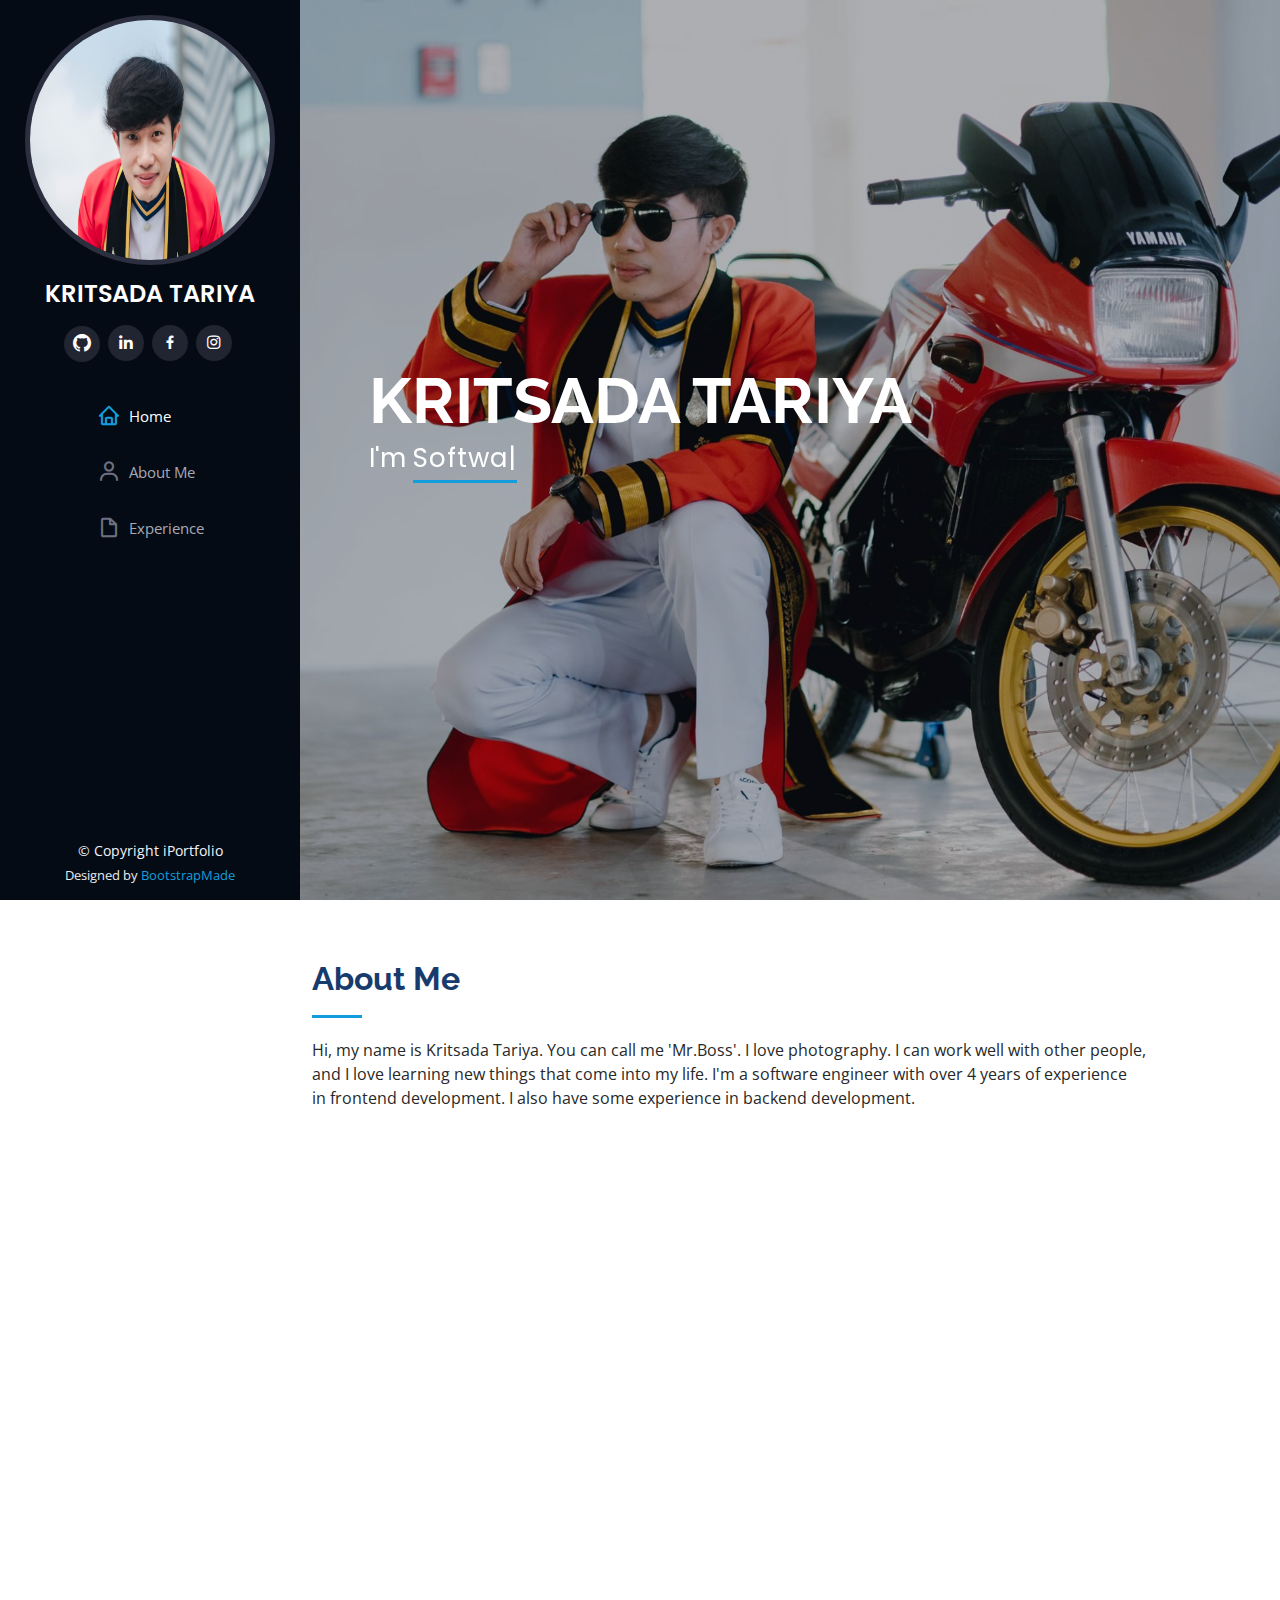
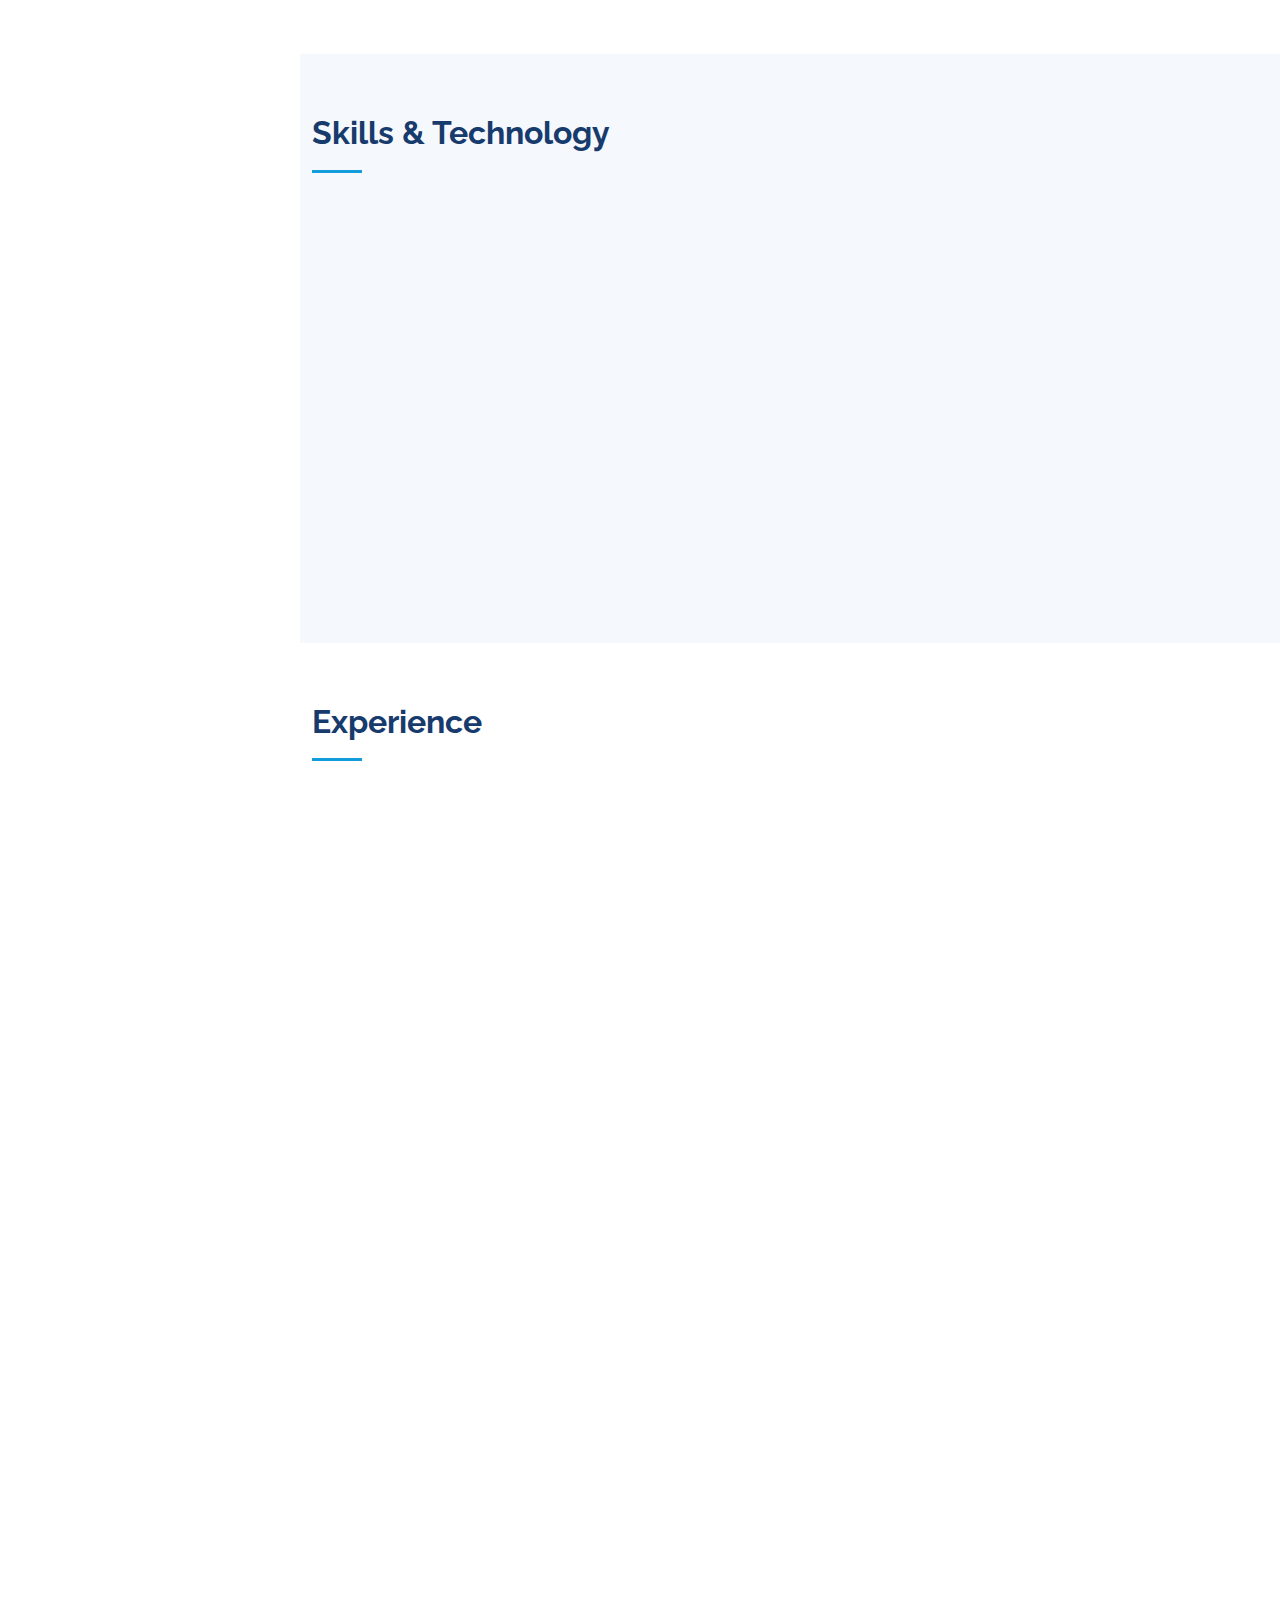
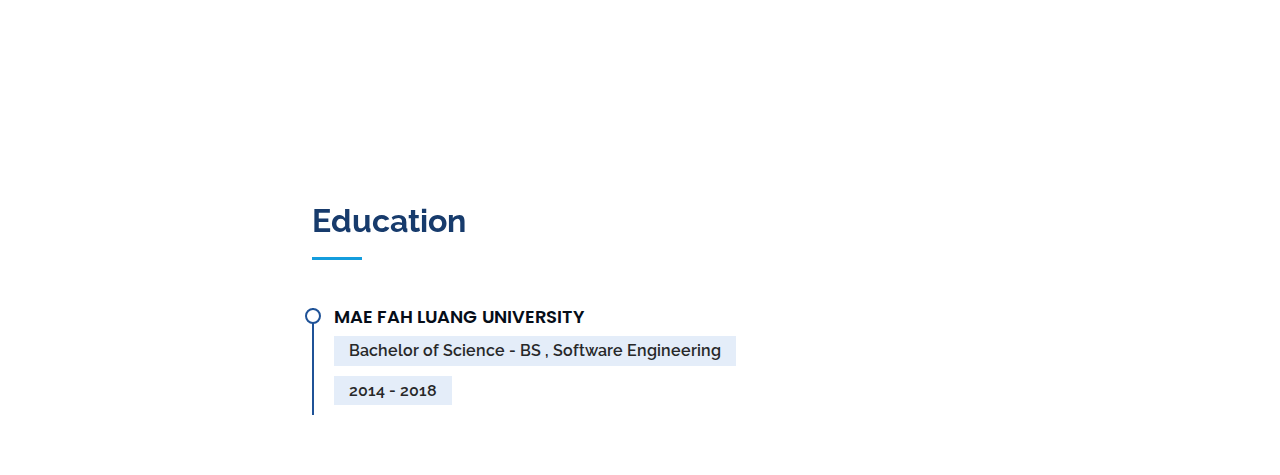
==== commit ef834b6d: "update space" ====
--- a/index.html
+++ b/index.html
@@ -204,8 +204,10 @@
                                  <i class="bi bi-chevron-right"></i>
                                  <strong>Language:</strong>
                                  <span>
-                                    Thai(Native), English(Intermediate)</span
+                                    Thai(Native), </span
                                  >
+                                 &nbsp;
+                                 <span>English(Intermediate)</span>
                               </li>
                            </ul>
                         </div>
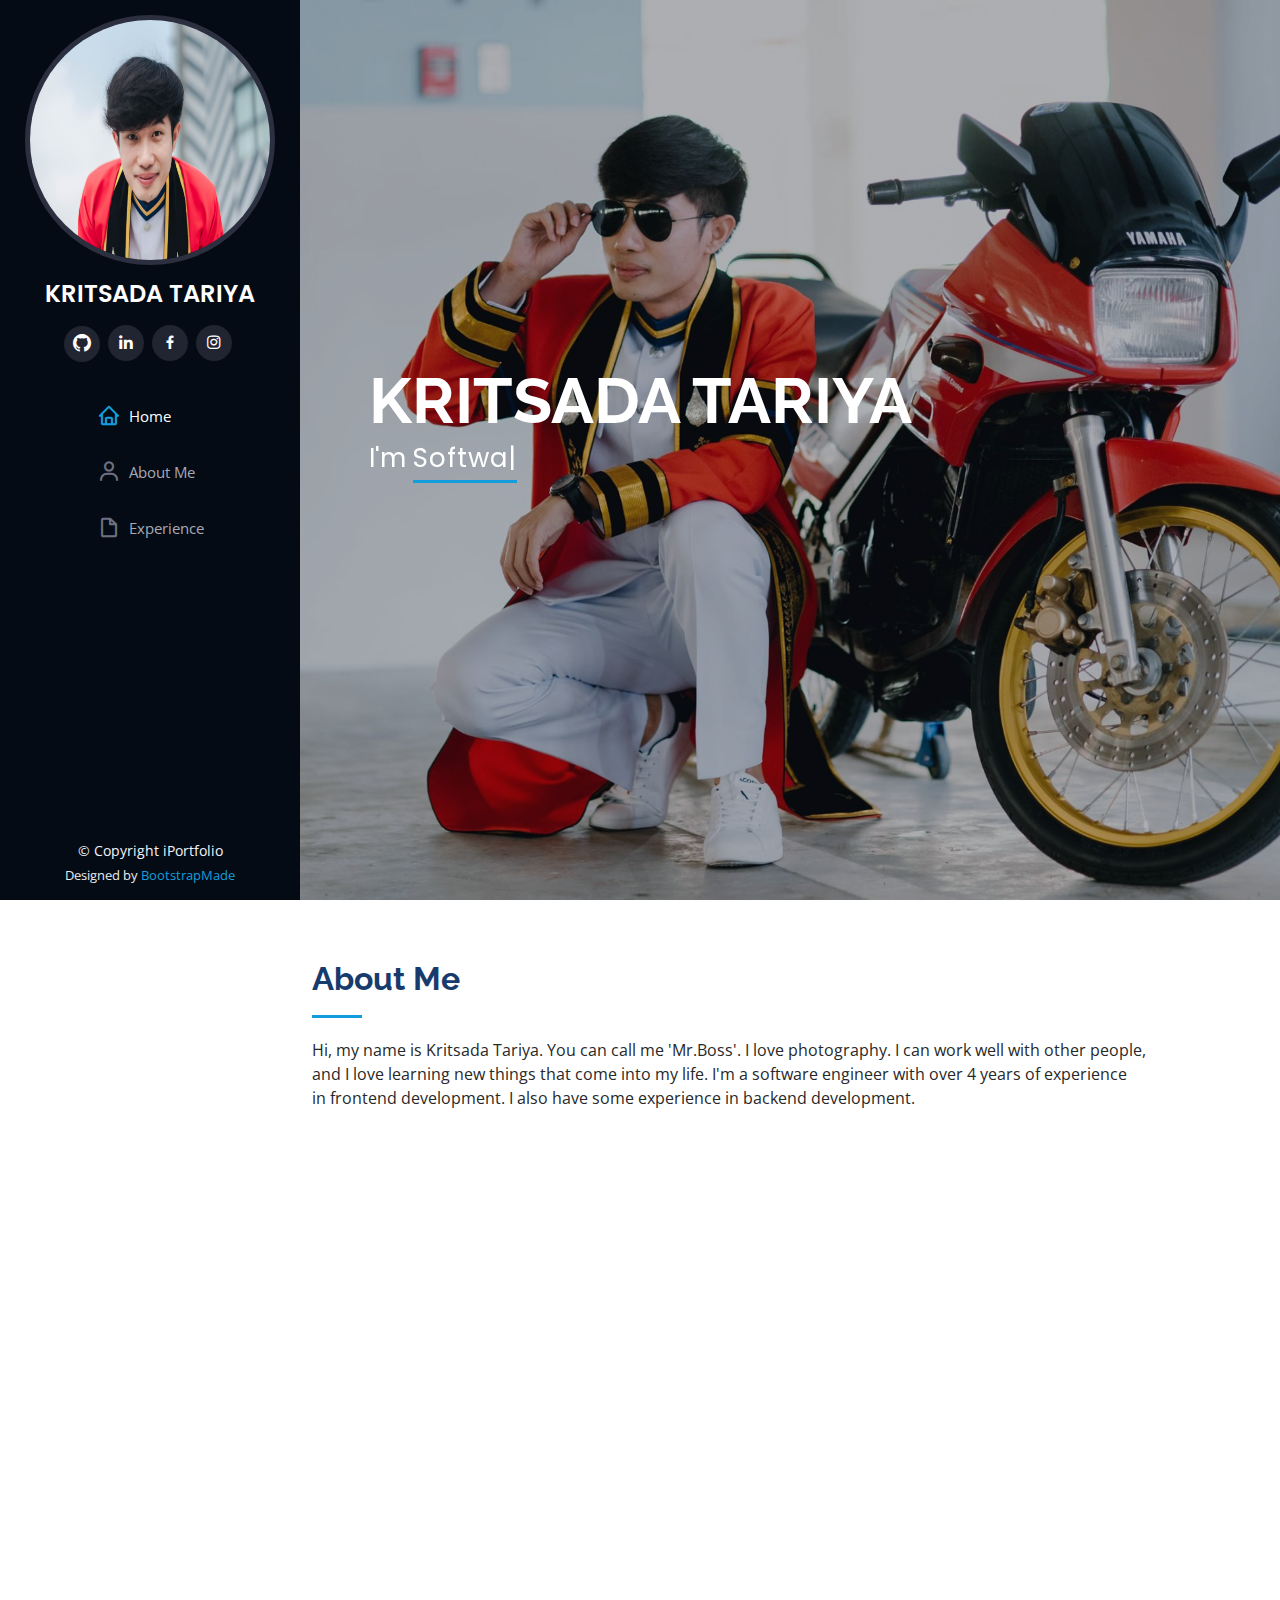
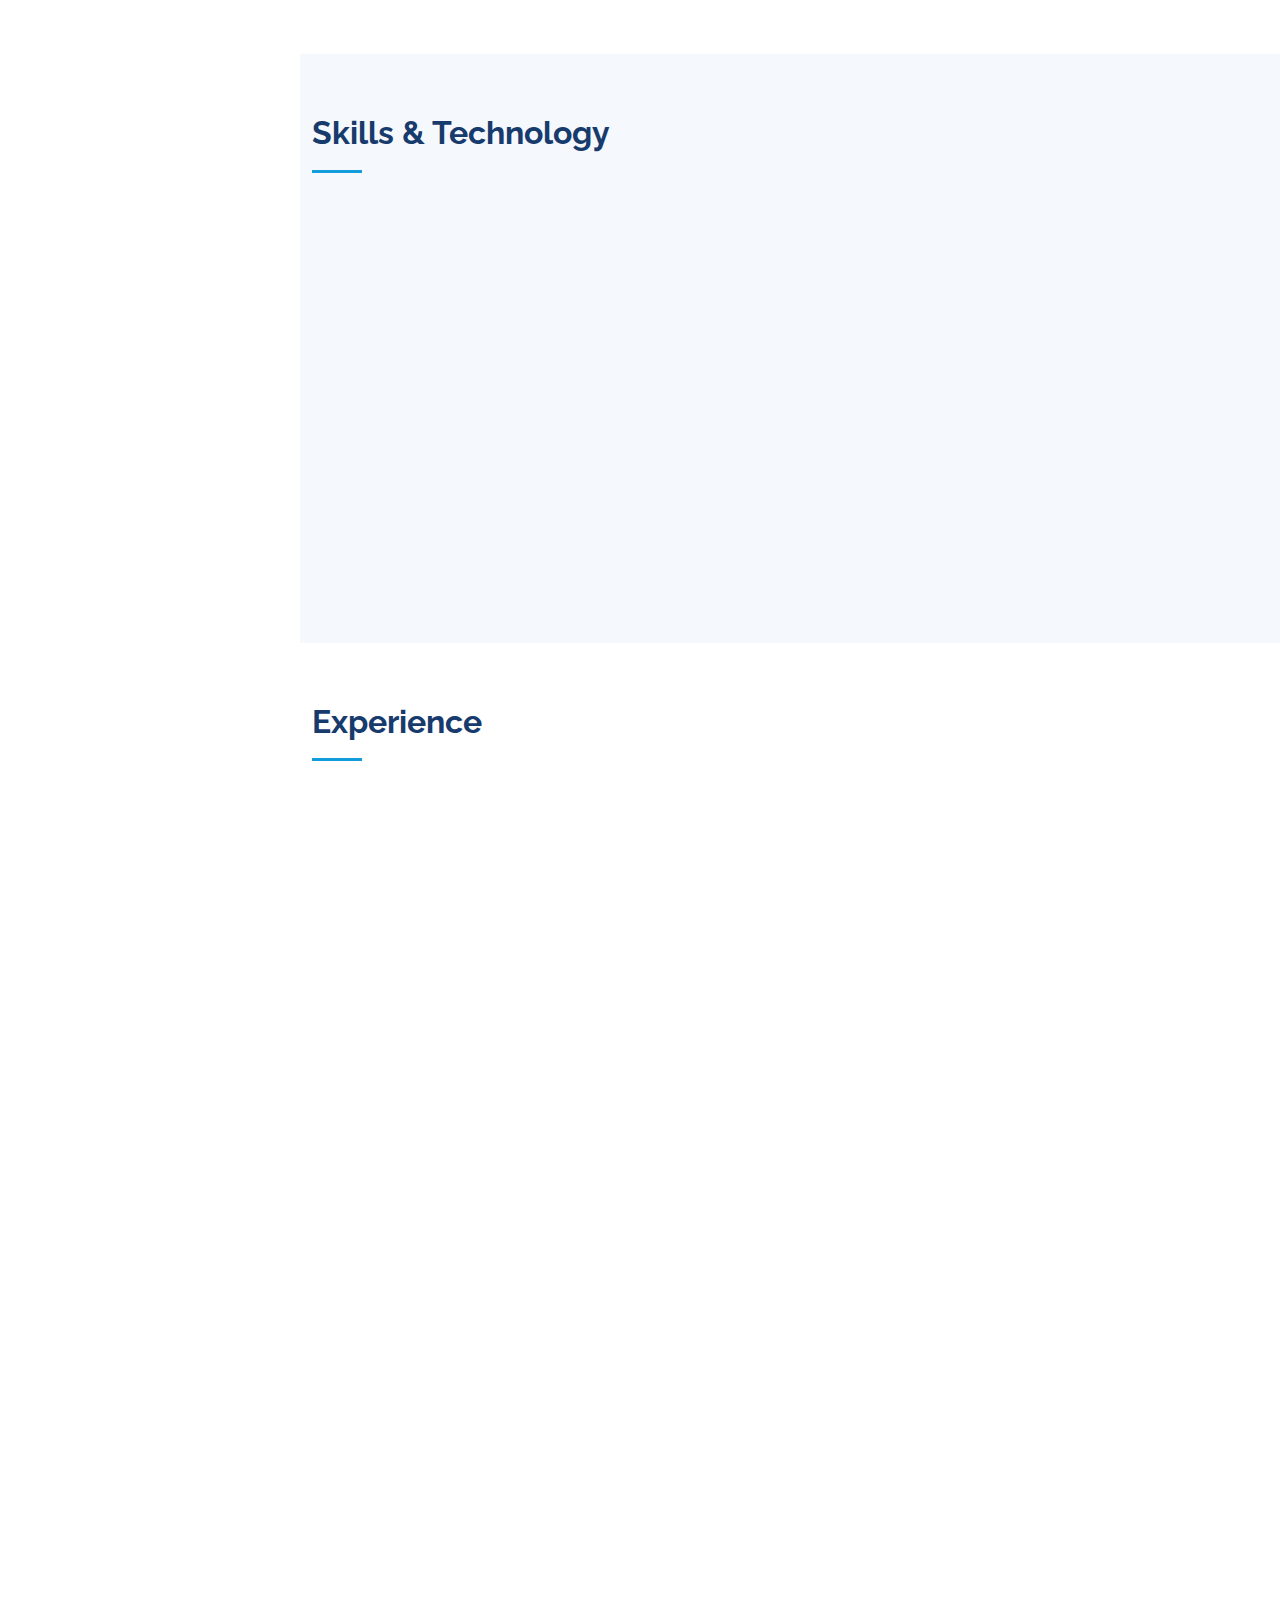
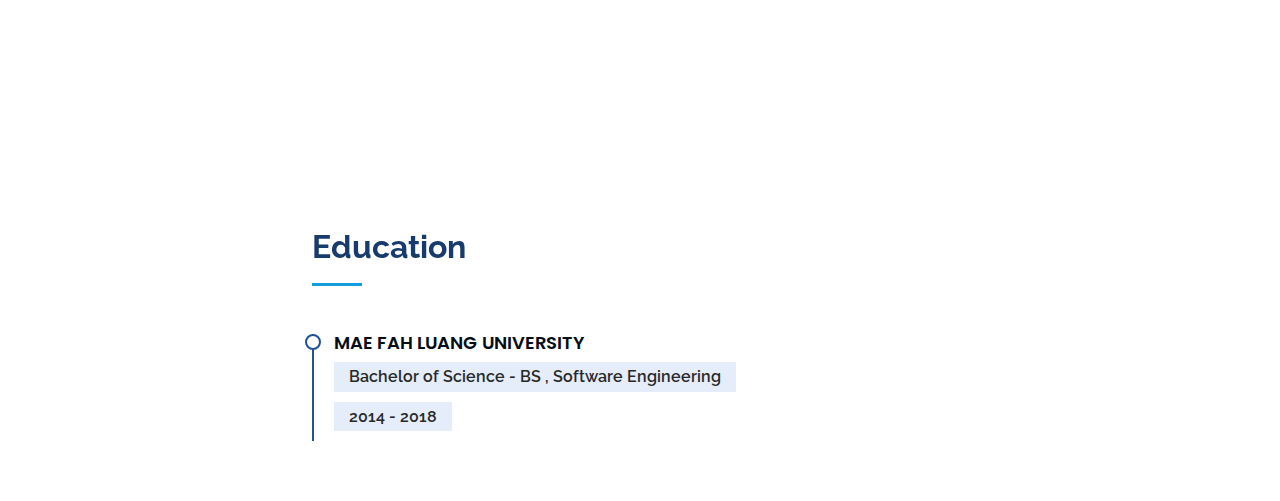
==== commit 3d9a281a: "update style" ====
--- a/index.html
+++ b/index.html
@@ -203,9 +203,7 @@
                               <li>
                                  <i class="bi bi-chevron-right"></i>
                                  <strong>Language:</strong>
-                                 <span>
-                                    Thai(Native), </span
-                                 >
+                                 <span> Thai(Native), </span>
                                  &nbsp;
                                  <span>English(Intermediate)</span>
                               </li>
@@ -621,7 +619,7 @@
                      data-aos="fade-up"
                      data-aos-delay="100"
                   >
-                     <div class="resume-item">
+                     <div class="resume-item mt-4">
                         <h4>Orcsoft Co., Ltd.</h4>
                         <h5>Jan 2019 - Aug 2021</h5>
                         <br />
